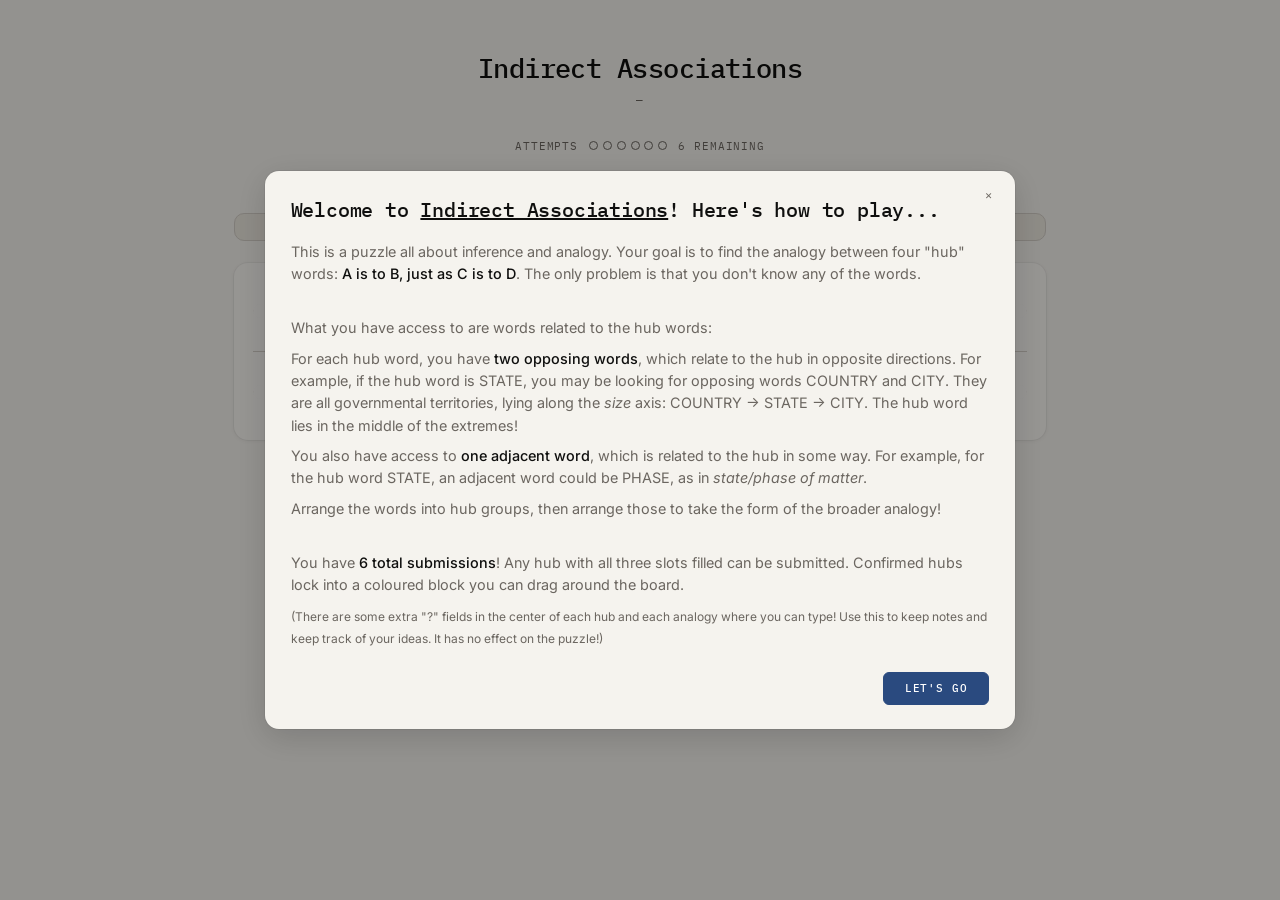
==== indirect-associations.html @ 073ddfa1 "Indirect Associations v1" ====
<!DOCTYPE html>
<html lang="en">
<head>
<meta charset="UTF-8" />
<meta name="viewport" content="width=device-width, initial-scale=1.0" />
<title>Indirect Association — Joshua Ange</title>
<link rel="preconnect" href="https://fonts.googleapis.com" />
<link rel="preconnect" href="https://fonts.gstatic.com" crossorigin />
<link href="https://fonts.googleapis.com/css2?family=Inter:wght@400;500;600&family=IBM+Plex+Mono:wght@400;500&family=Patrick+Hand&display=swap" rel="stylesheet">
<style>
/* ── FONTS ── */

:root {
  /* Site palette — matches joshuaange.github.io */
  --ink: #0f0f0e;
  --paper: #f5f3ee;      /* warm beige — page background */
  --warm: #ede9e0;       /* slightly deeper beige — word bank */
  --surface: #faf8f4;    /* cream — board card */
  --accent: #2a4a7f;     /* site blue */
  --muted: #6b6660;
  --rule: #d4cfc8;
  --mono: 'IBM Plex Mono', monospace;
  --sans: 'Inter', system-ui, sans-serif;

  /* Hub colours — saturated so white words read cleanly */
  --hub-1: #4e9a5e;   /* sage green */
  --hub-2: #3b6dbf;   /* steel blue */
  --hub-3: #b56d1e;   /* amber */
  --hub-4: #8050a0;   /* mauve */

  /* Tile */
  --tile-bg: #2a2826;
  --tile-text: #f5f3ee;
  --tile-empty-bg: #e8e4db;    /* warm — sits nicely on cream card */
  --tile-empty-border: #ccc8c0;
  --tile-hover-bg: #ddd6c8;    /* warm hover, not blue */
  --tile-hover-border: #a09888;

  --hand: 'Patrick Hand', cursive; /* handwriting font for notes — upright, legible */
  --slot-w: 112px;
  --slot-h: 40px;
  --conn-h: 28px;
}

*, *::before, *::after { box-sizing: border-box; margin: 0; padding: 0; }
html { height: 100%; }
body {
  background: var(--paper);
  color: var(--ink);
  font-family: var(--sans);
  font-size: 16px;
  line-height: 1.5;
  -webkit-font-smoothing: antialiased;
  min-height: 100%;
}

/* PAGE */
.page-wrap {
  max-width: 860px;
  margin: 0 auto;
  padding: 3rem 1.5rem 4rem;
  display: flex;
  flex-direction: column;
  align-items: center;
}
/* Make direct children full-width except the header */
.page-wrap > * { width: 100%; }

/* HEADER */
.page-header {
  margin-bottom: 1.8rem;
  text-align: center;
}
.page-header h1 {
  font-family: var(--mono);
  font-size: clamp(1.3rem, 3vw, 1.7rem);
  font-weight: 500;
  letter-spacing: -.02em;
  color: var(--ink);
  margin-bottom: .2rem;
}
.page-header .subtitle {
  font-family: var(--mono);
  font-size: .7rem;
  letter-spacing: .12em;
  text-transform: uppercase;
  color: var(--muted);
}

/* ATTEMPTS */
.attempts-bar {
  display: flex; align-items: center; justify-content: center; gap: .7rem;
  margin-bottom: 1.2rem;
  font-family: var(--mono); font-size: .68rem; letter-spacing: .08em;
  text-transform: uppercase; color: var(--muted);
}
.attempt-pips { display: flex; gap: .3rem; }
.pip {
  width: 9px; height: 9px; border-radius: 50%;
  border: 1.5px solid var(--muted); background: transparent;
  transition: background .25s;
}
.pip.used { background: var(--ink); border-color: var(--ink); }

/* FEEDBACK */
.feedback {
  font-family: var(--mono); font-size: .72rem; letter-spacing: .04em;
  color: var(--muted); min-height: 1.3rem; margin-bottom: 1.2rem;
}
.feedback.correct  { color: #2d7a3a; }
.feedback.incorrect { color: #b03030; }

/* WORD BANK */
.word-bank-section { margin-bottom: 1.4rem; }
.word-bank {
  display: flex; flex-wrap: wrap; justify-content: center; gap: .5rem;
  padding: .8rem;
  border-radius: 10px; background: var(--warm);
  border: 1px solid var(--rule);
}
.word-token {
  font-family: var(--mono); font-size: .72rem; font-weight: 500;
  letter-spacing: .04em; text-transform: uppercase;
  padding: .45rem .9rem; border-radius: 6px;
  background: var(--tile-bg); color: var(--tile-text);
  border: none; cursor: grab; user-select: none;
  transition: background .12s, transform .1s;
  box-shadow: 0 1px 3px rgba(0,0,0,.2);
}
.word-token:hover { background: #3f3f46; transform: translateY(-1px); }
.word-token:active { transform: translateY(0); }
.word-token.is-dragging { opacity: .35; }
.word-token.placed { display: none; }

/* BOARD */
.board-section { margin-bottom: 1.8rem; }
.board-card {
  background: var(--surface);
  border-radius: 14px;
  padding: 1.6rem 1.2rem;
  box-shadow: 0 1px 4px rgba(0,0,0,.06), 0 0 0 1px rgba(0,0,0,.04);
}
.board { display: flex; flex-direction: column; gap: 0; }

/* "…just as…" divider */
.just-as-divider {
  display: flex; align-items: center; gap: .7rem;
  padding: .6rem 0;
  font-family: var(--mono); font-style: normal; font-size: .68rem;
  letter-spacing: .12em; text-transform: uppercase; color: #aaa;
}
.just-as-divider::before,
.just-as-divider::after { content: ''; flex: 1; height: 1px; background: var(--rule); }

/* ANALOGY LINE — the horizontal bar is drawn as a single full-width
   pseudo-element on the line itself, so hub-block padding never breaks it */
.analogy-line {
  display: flex; align-items: center;
  padding: .35rem 0;
  border-radius: 8px;
  transition: background .35s;
  position: relative; /* needed for ::before positioning */
}
/* The single continuous horizontal line */
.analogy-line::before {
  content: ''; pointer-events: none;
  position: absolute; left: 0; right: 0;
  top: 50%; transform: translateY(-50%);
  height: 2px; background: var(--rule);
  transition: background .35s;
  z-index: 0;
}
.analogy-line.line-solved { background: rgba(42,74,127,.05); }
.analogy-line.line-solved::before { background: var(--accent); }
/* v-seg still darkens for the vertical connectors inside hubs */
.analogy-line.line-solved .v-seg { background: var(--accent); }

/* Hub-connector: flex column with "is to" above the line, note below */
.hub-connector {
  flex: 1; min-width: 60px;
  display: flex; flex-direction: column; align-items: center; justify-content: center;
  position: relative; z-index: 1;
  gap: 3px;
}
/* "is to" label */
.is-to-label {
  font-family: var(--mono); font-size: .62rem;
  letter-spacing: .1em; text-transform: uppercase; color: #aaa;
  white-space: nowrap; padding: 0 .5rem; line-height: 1;
  background: var(--surface);
  position: relative; z-index: 2;
  transition: background .35s, color .35s;
}
.analogy-line.line-solved .is-to-label {
  background: transparent;
  color: var(--accent);
}
/* connector note — handwritten, below the line */
.connector-note {
  font-family: var(--hand); font-size: .95rem;
  text-align: center;
  border: none; outline: none; background: var(--surface);
  color: #999; width: 100%;
  padding: 0 .5rem; line-height: 1;
  position: relative; z-index: 2;
  transition: background .35s, color .35s;
}
.connector-note::placeholder { color: #ccc; }
.connector-note:focus { color: #555; }
.analogy-line.line-solved .connector-note {
  background: transparent;
  color: rgba(42,74,127,.5);
}
.analogy-line.line-solved .connector-note::placeholder { color: rgba(42,74,127,.3); }
.analogy-line.line-solved .connector-note:focus { color: var(--accent); }

/* Hub block sits above the line (z-index:1) and uses the card background
   so it naturally masks the ::before line behind it — no visible gap */
.hub-block {
  display: flex; flex-direction: row; align-items: center;
  padding: .3rem;
  border: 2px solid transparent; border-radius: 10px;
  transition: background .2s, border-color .2s;
  user-select: none;
  position: relative; z-index: 1;
  background: var(--surface); /* masks the line behind the block */
}
.hub-block.drag-over-block { border-color: var(--accent); }

/* h-conn is now just a visual spacer — the ::before line handles the actual bar */
.h-conn { width: 14px; height: 2px; flex-shrink: 0; background: transparent; }
.vert-col { display: flex; flex-direction: column; align-items: center; flex-shrink: 0; position: relative; z-index: 1; }
.v-seg { width: 2px; height: var(--conn-h); background: var(--rule); transition: background .35s; }

/* Hub note input — Caveat handwriting font, clearly distinct from puzzle content */
.hub-note {
  width: 60px; height: 22px;
  font-family: var(--hand); font-size: 1rem; font-weight: 400;
  text-align: center;
  border: none; border-bottom: 1px dashed #ccc; background: transparent;
  color: #999; outline: none; flex-shrink: 0; cursor: text;
  position: relative; z-index: 1;
}
.hub-note::placeholder { color: #ccc; }
.hub-note:focus { border-bottom-color: #888; color: #555; }
.hub-block[class*="confirmed-"] .hub-note {
  border-bottom-color: rgba(255,255,255,.3); color: rgba(255,255,255,.65);
}
.hub-block[class*="confirmed-"] .hub-note:focus {
  border-bottom-color: rgba(255,255,255,.7); color: #fff;
}
.hub-block[class*="confirmed-"] .hub-note::placeholder { color: rgba(255,255,255,.3); }

/* WORD SLOT */
.word-slot {
  width: var(--slot-w); height: var(--slot-h);
  border-radius: 6px;
  background: var(--tile-empty-bg);
  border: 2px dashed var(--tile-empty-border);
  display: flex; align-items: center; justify-content: center;
  cursor: pointer; flex-shrink: 0;
  transition: border-color .12s, background .12s, box-shadow .12s;
  overflow: hidden;
}
.word-slot:hover {
  border-color: var(--tile-hover-border);
  background: var(--tile-hover-bg);
  box-shadow: 0 0 0 3px rgba(160,152,136,.18);
}
.word-slot.drag-over {
  border-color: var(--accent);
  background: #dce6f0;
  box-shadow: 0 0 0 3px rgba(42,74,127,.15);
  border-style: solid;
}
.slot-label {
  font-family: var(--mono); font-size: .58rem; letter-spacing: .08em;
  text-transform: uppercase; color: #bbb; pointer-events: none;
}

/* Placed word fills slot exactly */
.placed-word {
  font-family: var(--mono); font-size: .7rem; font-weight: 500;
  letter-spacing: .04em; text-transform: uppercase;
  color: var(--tile-text); background: var(--tile-bg);
  border-radius: 4px;
  cursor: grab; user-select: none;
  /* fill the slot fully */
  width: 100%; height: 100%;
  display: flex; align-items: center; justify-content: center;
  transition: background .1s;
}
.placed-word:hover { background: #3f3f46; }

/* Locked placed word (inside confirmed hub) */
.placed-word-locked {
  font-family: var(--mono); font-size: .7rem; font-weight: 500;
  letter-spacing: .04em; text-transform: uppercase;
  color: rgba(255,255,255,.92); background: rgba(0,0,0,.18);
  border-radius: 4px;
  width: 100%; height: 100%;
  display: flex; align-items: center; justify-content: center;
  cursor: default; user-select: none; pointer-events: none;
}

/* CONFIRMED BLOCK COLOURS — explicit backgrounds mask the analogy-line::before rule */
.hub-block.confirmed-1 { background: var(--hub-1); border-color: var(--hub-1); }
.hub-block.confirmed-2 { background: var(--hub-2); border-color: var(--hub-2); }
.hub-block.confirmed-3 { background: var(--hub-3); border-color: var(--hub-3); }
.hub-block.confirmed-4 { background: var(--hub-4); border-color: var(--hub-4); }
.hub-block[class*="confirmed-"] .word-slot { background: transparent; border: none; }
.hub-block[class*="confirmed-"] .h-conn { background: transparent; }
.hub-block[class*="confirmed-"] .v-seg  { background: rgba(255,255,255,.35); }
.hub-block.locked { cursor: grab; }
.hub-block.locked:active { cursor: grabbing; }
.hub-block.line-locked { cursor: default; }

/* CONTROLS */
.controls {
  display: flex; gap: .8rem; align-items: center; justify-content: center;
  margin-bottom: 2rem; flex-wrap: wrap;
}
.btn {
  font-family: var(--mono); font-size: .68rem; font-weight: 500;
  letter-spacing: .08em; text-transform: uppercase;
  padding: .55rem 1.3rem; border-radius: 6px;
  border: 1.5px solid var(--accent); color: var(--accent);
  background: transparent; cursor: pointer;
  transition: background .15s, color .15s;
}
.btn:hover { background: var(--accent); color: #fff; }
.btn:disabled { border-color: var(--rule); color: var(--muted); cursor: not-allowed; }
.btn:disabled:hover { background: transparent; color: var(--muted); }
.btn-filled { background: var(--accent); color: #fff; }
.btn-filled:hover { background: #2d4aa0; }

/* MODALS */
.modal-backdrop {
  position: fixed; inset: 0; z-index: 200;
  background: rgba(0,0,0,.4);
  display: flex; align-items: center; justify-content: center;
  padding: 1rem;
  opacity: 0; animation: modalIn .22s ease forwards;
}
@keyframes modalIn { to { opacity: 1; } }
.modal-backdrop.closing { animation: modalOut .18s ease forwards; pointer-events: none; }
@keyframes modalOut { to { opacity: 0; } }

.modal {
  background: var(--paper); border-radius: 14px;
  box-shadow: 0 8px 32px rgba(0,0,0,.15), 0 0 0 1px rgba(0,0,0,.06);
  max-width: 750px;
  width: min(750px, 95vw);
  padding: 1.5rem 1.6rem;
  position: relative;
  transform: translateY(14px); animation: modalSlide .22s ease forwards;
}
@keyframes modalSlide { to { transform: translateY(0); } }

.modal h2 {
  font-family: var(--mono); font-size: 1.25rem; font-weight: 500;
  letter-spacing: -.01em; margin-bottom: 1rem; color: var(--ink);
}
.modal p { font-size: .9rem; color: var(--muted); margin-bottom: .5rem; line-height: 1.55; }
.modal p strong { color: var(--ink); font-weight: 500; }

.modal-close {
  position: absolute; top: .9rem; right: 1rem;
  font-family: var(--mono); font-size: .7rem; letter-spacing: .06em;
  color: var(--muted); background: none; border: none; cursor: pointer;
  padding: .2rem .4rem; transition: color .12s;
}
.modal-close:hover { color: var(--ink); }
.modal-footer { margin-top: 1.4rem; display: flex; justify-content: flex-end; }

/* COMPLETION MODAL */
.modal-completion h2 { font-size: 1.4rem; }
.modal-completion > .modal { max-width: 750px; overflow-y: auto; max-height: 90vh; }

/* Attempts graphic */
.attempts-graphic {
  margin: 1.1rem 0 .8rem;
  display: flex; flex-direction: column; gap: .45rem;
  align-items: center; /* centre the rows */
}
.attempt-row {
  display: flex; align-items: center; gap: 0;
}
.attempt-chip {
  width: 26px; height: 26px; border-radius: 4px; flex-shrink: 0;
  background: var(--tile-empty-bg); border: 1.5px solid var(--rule);
}
.attempt-dash {
  width: 12px; height: 2px; background: var(--rule); flex-shrink: 0;
}
.attempt-group-gap { width: 14px; flex-shrink: 0; }
.attempt-row-label {
  font-family: var(--mono); font-size: .6rem; letter-spacing: .06em;
  color: var(--muted); margin-left: .6rem; white-space: nowrap;
}

/* Hub reveals in completion modal — 2×2 grid */
.reveal-grid { margin-top: 1rem; display: grid; grid-template-columns: repeat(auto-fit, minmax(260px, 1fr)); gap: .5rem; }
.reveal-item {
  display: flex; align-items: flex-start; gap: .6rem;
  padding: .55rem .7rem; border-radius: 8px; background: var(--warm);
  border: 1px solid var(--rule);
}
.reveal-swatch {
  width: 10px; height: 10px; border-radius: 50%; flex-shrink: 0; margin-top: .25rem;
}
.reveal-hub-word {
  font-family: var(--mono); font-size: .78rem; font-weight: 500;
  letter-spacing: .03em; text-transform: uppercase; color: var(--ink);
  margin-bottom: .15rem;
}
.reveal-hub-words {
  font-family: var(--mono); font-size: .65rem; letter-spacing: .04em;
  text-transform: uppercase; color: var(--muted);
  margin-bottom: .15rem;
}
.reveal-hub-desc {
  font-size: .8rem;
  color: var(--muted);
  line-height: 1.45;
}

.reveal-hub-desc ul {
  margin: .25rem 0 0;
  padding-left: 1.2rem;
}

.reveal-hub-desc li {
  margin: .25rem 0;
  line-height: 1.45;
}
.analogy-note {
  font-family: var(--sans); font-size: .68rem; letter-spacing: .04em;
  color: var(--muted); margin-top: 1rem;
  padding: .6rem .8rem; border-radius: 6px; background: var(--warm);
  border: 1px solid var(--rule);
}

/* ANIMATIONS */
@keyframes fadeUp { from { opacity:0; transform:translateY(10px); } to { opacity:1; transform:translateY(0); } }
.fade-in { opacity: 0; animation: fadeUp .5s ease forwards; }
@keyframes shake { 0%,100%{transform:translateX(0)} 20%{transform:translateX(-5px)} 40%{transform:translateX(5px)} 60%{transform:translateX(-3px)} 80%{transform:translateX(3px)} }
.shake { animation: shake .38s ease; }
@keyframes pop { 0%{transform:scale(1)} 50%{transform:scale(1.025)} 100%{transform:scale(1)} }
.pop { animation: pop .28s ease; }
</style>
</head>
<body>

<div class="page-wrap">
  <div class="page-header fade-in">
    <h1>Indirect Associations</h1>
    <p class="subtitle" id="puzzleDateLabel">—</p>
  </div>

  <div class="attempts-bar fade-in" style="animation-delay:.15s">
    <span>Attempts</span>
    <div class="attempt-pips">
      <div class="pip" id="pip0"></div><div class="pip" id="pip1"></div>
      <div class="pip" id="pip2"></div><div class="pip" id="pip3"></div>
      <div class="pip" id="pip4"></div><div class="pip" id="pip5"></div>
    </div>
    <span id="attemptsLeft">6 remaining</span>
  </div>

  <div class="feedback" id="feedback"></div>

  <div class="word-bank-section fade-in" style="animation-delay:.2s">
    <div class="word-bank" id="wordBank"></div>
  </div>

  <div class="board-section fade-in" style="animation-delay:.25s">
    <div class="board-card">
    <div class="board" id="board">
      <div class="analogy-line" id="line0">
        <div class="hub-block" id="hubBlock0" data-pos="0"></div>
        <div class="hub-connector" id="connector0">
          <span class="is-to-label">is to</span>
          <input class="connector-note" id="connNote0" type="text" placeholder="?" maxlength="80" />
        </div>
        <div class="hub-block" id="hubBlock1" data-pos="1"></div>
      </div>
      <div class="just-as-divider">…just as…</div>
      <div class="analogy-line" id="line1">
        <div class="hub-block" id="hubBlock2" data-pos="2"></div>
        <div class="hub-connector" id="connector1">
          <span class="is-to-label">is to</span>
          <input class="connector-note" id="connNote1" type="text" placeholder="?" maxlength="80" />
        </div>
        <div class="hub-block" id="hubBlock3" data-pos="3"></div>
      </div>
    </div><!-- /board -->
    </div><!-- /board-card -->
  </div>

  <div class="controls fade-in" style="animation-delay:.3s">
    <button class="btn btn-filled" id="submitBtn">Submit</button>
    <button class="btn" id="clearBtn">Clear board</button>
  </div>

  </div><!-- /page-wrap -->

<!-- INSTRUCTIONS MODAL (shown on first load) -->
<div class="modal-backdrop" id="instructionsModal">
  <div class="modal">
    <button class="modal-close" id="instructionsClose">✕</button>
    <h2>Welcome to <u>Indirect Associations</u>! Here's how to play...</h2>
    <p>This is a puzzle all about inference and analogy. Your goal is to find the analogy between four "hub" words: <strong>A is to B, just as C is to D</strong>. The only problem is that you don't know any of the words.</p>
    <br>
    <p>What you have access to are words related to the hub words:</p>
    <p>For each hub word, you have <strong>two opposing words</strong>, which relate to the hub in opposite directions. For example, if the hub word is STATE, you may be looking for opposing words COUNTRY and CITY. They are all governmental territories, lying along the <i>size</i> axis: COUNTRY → STATE → CITY. The hub word lies in the middle of the extremes!</p>
    <p>You also have access to <strong>one adjacent word</strong>, which is related to the hub in some way. For example, for the hub word STATE, an adjacent word could be PHASE, as in <i>state/phase of matter</i>.</p>
    <p>Arrange the words into hub groups, then arrange those to take the form of the broader analogy!</p>
    <br>
    <p>You have <strong>6 total submissions</strong>! Any hub with all three slots filled can be submitted. Confirmed hubs lock into a coloured block you can drag around the board.</p>
    <p><small>(There are some extra "?" fields in the center of each hub and each analogy where you can type! Use this to keep notes and keep track of your ideas. It has no effect on the puzzle!)</small></p>
    <div class="modal-footer">
      <button class="btn btn-filled" id="instructionsStart">Let's go</button>
    </div>
  </div>
</div>

<!-- COMPLETION MODAL (shown on win or loss) -->
<div class="modal-backdrop" id="completionModal" style="display:none">
  <div class="modal modal-completion">
    <h2 id="completionTitle"></h2>
    <p id="completionMsg"></p>
    <div class="attempts-graphic" id="attemptsGraphic"></div>
    <div class="reveal-grid" id="revealGrid"></div>
    <p class="analogy-note" id="analogyNote" style="display:none"></p>
    <div class="modal-footer">
      <button class="btn btn-filled" id="completionClose">Close</button>
    </div>
  </div>
</div>

<script>
// ═══════════════════════════════════════════════════════════════
// PUZZLE REGISTRY
// Key = "YYYY-MM-DD". Add new puzzles here.
// Each puzzle:
//   hubs: 4 entries — id, hubWord, difficulty (1-4), opp1, opp2, adj, description
//   pairs: two [id,id] arrays — which hubs share an analogy line
//   analogyMode: "symmetric" | "directional"
//   analogyDescription: shown on win
// ═══════════════════════════════════════════════════════════════
const PUZZLES = {
  "2026-07-02": {
    hubs: [
      { id:"A", hubWord:"PAPER",  difficulty:4, opp1:"PAPYRUS",  opp2:"SCREEN",     adj:"TREE",
      description: [
        "PAPYRUS → PAPER → SCREEN: Methods of transmitting writing, ordered chronologically.",
        "PAPER is made from TREES.",
      ]},
      { id:"B", hubWord:"BOOK",   difficulty:2, opp1:"POEM",     opp2:"SAGA",       adj:"FILM",
      description: [
        "POEM → BOOK → SAGA: Forms of the written word, ordered from shortest to longest.",
        "BOOK and FILM are both forms of entertainment.",
      ]},
      { id:"C", hubWord:"CELL",   difficulty:1, opp1:"ORGANELLE", opp2:"ORGANISM", adj:"WARDEN",
      description: [
        "ORGANELLE → CELL → ORGANISM: Biological units used to construct the subsequent unit.",
        "A WARDEN guards a CELL (as in prison).",
      ]},
      { id:"D", hubWord:"ANIMAL", difficulty:3, opp1:"PET",      opp2:"BEAST",        adj:"ZOO",
      description: [
        "PET → ANIMAL → BEAST: Ways of referring to animals, from least to most endearing.",
        "An ANIMAL can be seen in the ZOO.",
      ]}
    ],
    pairs: [["A","B"], ["C","D"]],
    analogyMode: "directional",
    analogyDescription: "PAPER is used in the construction of a BOOK, just as a CELL is used in the construction of an ANIMAL."
  }
};

// ═══════════════════════════════════════════════════════════════
// DATE & PUZZLE SELECTION
// ═══════════════════════════════════════════════════════════════
function todayStr() {
  const d = new Date();
  const y = d.getFullYear();
  const m = String(d.getMonth()+1).padStart(2,'0');
  const day = String(d.getDate()).padStart(2,'0');
  return `${y}-${m}-${day}`;
}

function getDateParam() {
  const params = new URLSearchParams(window.location.search);
  return params.get('d') || todayStr();
}

function formatDateDisplay(str) {
  // "2026-07-02" → "July 2, 2026"
  const [y,m,d] = str.split('-').map(Number);
  const months = ['January','February','March','April','May','June','July','August','September','October','November','December'];
  return `${months[m-1]} ${d}, ${y}`;
}

// Set nav game link to today (no nav in standalone mode, but keep for potential future use)

const puzzleDateStr = getDateParam();
const PUZZLE = PUZZLES[puzzleDateStr];

if (!PUZZLE) {
  // No puzzle for this date — show a friendly message and stop
  document.querySelector('.page-title h1').textContent = 'No puzzle today';
  document.getElementById('puzzleDateLabel').textContent = formatDateDisplay(puzzleDateStr);
  document.querySelector('.instructions').innerHTML = '<p>There is no puzzle available for this date. Check back soon, or <a href="indirect-associations.html">try today\'s puzzle</a>.</p>';
  document.querySelector('.word-bank-section').style.display = 'none';
  document.querySelector('.board-section').style.display = 'none';
  document.querySelector('.controls').style.display = 'none';
  // Stop script execution
  throw new Error('No puzzle for date');
}

document.getElementById('puzzleDateLabel').textContent = formatDateDisplay(puzzleDateStr);

// ═══════════════════════════════════════════════════════════════
// GAME STATE
// ═══════════════════════════════════════════════════════════════
const MAX_ATTEMPTS = 6;
let attemptsUsed = 0;
let gameOver = false;

// slotContents[pos][role] = word | null  (pos 0-3, role opp1/opp2/adj)
const slotContents = {
  0:{opp1:null,opp2:null,adj:null},
  1:{opp1:null,opp2:null,adj:null},
  2:{opp1:null,opp2:null,adj:null},
  3:{opp1:null,opp2:null,adj:null}
};

// confirmedAt[pos] = difficulty (1-4) | null
const confirmedAt = {0:null,1:null,2:null,3:null};
// hubIdAt[pos] = puzzle hub id | null
const hubIdAt = {0:null,1:null,2:null,3:null};
// noteAt[pos] = string (user's note text at this hub node)
const noteAt = {0:'',1:'',2:'',3:''};
// connectorNoteAt[lineIdx] = string (user's note on the is-to connector)
const connectorNoteAt = {0:'',1:''};
// lineSolved[lineIndex] = true when that line's pair is confirmed correct
const lineSolved = {0:false, 1:false};
// In directional mode, records the direction (true=forward) of the first locked line
let lockedLineForward = null;

// attemptHistory: array of attempt records for the graphic
// Each record: { hubs: [{difficulty, correct}], linesSolvedAfter: [bool,bool] }
const attemptHistory = [];

// drag state — tracked as simple objects, no inline opacity hacks
let wordDrag  = null;  // {word, source:'bank'|'slot', pos?, role?}
let blockDrag = null;  // board position (int) of confirmed block being dragged

// ═══════════════════════════════════════════════════════════════
// MODAL HELPERS
// ═══════════════════════════════════════════════════════════════
function closeModal(id) {
  const el = document.getElementById(id);
  el.classList.add('closing');
  el.addEventListener('animationend', () => { el.style.display = 'none'; el.classList.remove('closing'); }, {once:true});
}

function openModal(id) {
  const el = document.getElementById(id);
  el.classList.remove('closing');
  el.style.display = 'flex';
  // Restart the fade-in animation by removing and re-adding the backdrop class
  el.classList.remove('modal-backdrop');
  void el.offsetWidth; // force reflow
  el.classList.add('modal-backdrop');
}

const isLeft = pos => pos === 0 || pos === 2;
const lineOf = pos => (pos === 0 || pos === 1) ? 0 : 1;

// ═══════════════════════════════════════════════════════════════
// RENDER
// ═══════════════════════════════════════════════════════════════
function renderBlock(pos) {
  const block  = document.getElementById(`hubBlock${pos}`);
  const conf   = confirmedAt[pos] !== null;
  const left   = isLeft(pos);

  // Rebuild class list
  const lineIdx = (pos === 0 || pos === 1) ? 0 : 1;
  const lineLocked = lineSolved[lineIdx] === true;
  block.className = 'hub-block' + (conf ? ` confirmed-${confirmedAt[pos]} locked` : '');
  if (conf && lineLocked) block.classList.add('line-locked');
  block.draggable = conf && !lineLocked;

  const adjSlot  = makeSlotHTML(pos, 'adj',  conf);
  const opp1Slot = makeSlotHTML(pos, 'opp1', conf);
  const opp2Slot = makeSlotHTML(pos, 'opp2', conf);

  // Hub centre: always a note input (styled differently when confirmed)
  const centre = `<input class="hub-note" type="text" placeholder="?" maxlength="40"
       data-pos="${pos}" value="${escHtml(noteAt[pos])}"
       title="Your note — doesn't affect the puzzle" />`;

  const vertCol = `<div class="vert-col">${opp1Slot}<div class="v-seg"></div>${centre}<div class="v-seg"></div>${opp2Slot}</div>`;
  const hConn   = `<div class="h-conn"></div>`;

  block.innerHTML = left
    ? adjSlot + hConn + vertCol + hConn
    : hConn + vertCol + hConn + adjSlot;

  // Attach note input listeners
  const inp = block.querySelector('.hub-note');
  if (inp) {
    inp.addEventListener('input', e => { noteAt[pos] = e.target.value; });
    inp.addEventListener('mousedown', e => e.stopPropagation());
    inp.addEventListener('dragstart', e => e.preventDefault());
  }
}

function makeSlotHTML(pos, role, locked) {
  const word   = slotContents[pos][role];
  const labels = {opp1:'↑', opp2:'↓', adj:'adj'};
  let inner;
  if (!word) {
    inner = `<span class="slot-label">${labels[role]}</span>`;
  } else if (locked) {
    // In a locked hub: not draggable, pointer-events:none
    inner = `<div class="placed-word-locked">${escHtml(word)}</div>`;
  } else {
    inner = `<div class="placed-word" data-pos="${pos}" data-role="${role}" data-word="${escHtml(word)}" draggable="true">${escHtml(word)}</div>`;
  }
  return `<div class="word-slot" data-pos="${pos}" data-role="${role}">${inner}</div>`;
}

function escHtml(s) {
  return String(s).replace(/&/g,'&amp;').replace(/</g,'&lt;').replace(/>/g,'&gt;').replace(/"/g,'&quot;');
}

function renderAllBlocks() {
  for (let p = 0; p < 4; p++) renderBlock(p);
}

// ═══════════════════════════════════════════════════════════════
// INIT
// ═══════════════════════════════════════════════════════════════
function init() {
  // Wire instruction modal
  const closeInstructions = () => closeModal('instructionsModal');
  document.getElementById('instructionsClose').addEventListener('click', closeInstructions);
  document.getElementById('instructionsStart').addEventListener('click', closeInstructions);
  // Close completion modal
  document.getElementById('completionClose').addEventListener('click', () => closeModal('completionModal'));

  buildWordBank();
  renderAllBlocks();
  setupDelegation();

  // Wire connector note inputs
  [0, 1].forEach(lineIdx => {
    const inp = document.getElementById(`connNote${lineIdx}`);
    if (!inp) return;
    inp.addEventListener('input', e => { connectorNoteAt[lineIdx] = e.target.value; });
    inp.addEventListener('mousedown', e => e.stopPropagation());
    inp.addEventListener('dragstart', e => e.preventDefault());
  });
  document.getElementById('submitBtn').addEventListener('click', onSubmit);
  document.getElementById('clearBtn').addEventListener('click', clearBoard);
}

function buildWordBank() {
  const words = PUZZLE.hubs.flatMap(h => [h.opp1, h.opp2, h.adj]);
  shuffle(words);
  const bank = document.getElementById('wordBank');
  words.forEach(w => {
    const el = document.createElement('div');
    el.className = 'word-token';
    el.textContent = w;
    el.draggable = true;
    el.dataset.word = w;
    bank.appendChild(el);
  });
}

// ═══════════════════════════════════════════════════════════════
// EVENT DELEGATION
// ═══════════════════════════════════════════════════════════════
function setupDelegation() {
  const board = document.getElementById('board');
  const bank  = document.getElementById('wordBank');

  // ── dragstart ──
  board.addEventListener('dragstart', e => {
    if (gameOver) { e.preventDefault(); return; }
    const pw    = e.target.closest('.placed-word');      // unlocked word
    const block = e.target.closest('.hub-block.locked'); // confirmed block

    if (pw) {
      wordDrag = { word: pw.dataset.word, source:'slot', pos: parseInt(pw.dataset.pos), role: pw.dataset.role };
      e.stopPropagation();
    } else if (block) {
      const pos = parseInt(block.dataset.pos);
      const lineIdx = (pos === 0 || pos === 1) ? 0 : 1;
      if (lineSolved[lineIdx] === true) return; // line is locked — no dragging
      blockDrag = pos;
    }
  });

  bank.addEventListener('dragstart', e => {
    if (gameOver) { e.preventDefault(); return; }
    const token = e.target.closest('.word-token:not(.placed)');
    if (!token) return;
    wordDrag = { word: token.dataset.word, source:'bank' };
    token.classList.add('is-dragging');
  });

  // ── dragend ──
  // Use CSS classes for visual feedback rather than inline opacity
  // so cleanup is simple and reliable
  board.addEventListener('dragend', () => {
    board.querySelectorAll('.drag-over,.drag-over-block').forEach(el =>
      el.classList.remove('drag-over','drag-over-block'));
    wordDrag  = null;
    blockDrag = null;
  });

  bank.addEventListener('dragend', e => {
    const token = e.target.closest('.word-token');
    if (token) token.classList.remove('is-dragging');
    wordDrag = null;
  });

  // ── dragover ──
  board.addEventListener('dragover', e => {
    e.preventDefault();
    if (wordDrag) {
      const slot = e.target.closest('.word-slot');
      if (slot) slot.classList.add('drag-over');
    } else if (blockDrag !== null) {
      const block = e.target.closest('.hub-block');
      const slot  = e.target.closest('.word-slot');
      if (block && !slot) block.classList.add('drag-over-block');
    }
  });

  board.addEventListener('dragleave', e => {
    e.target.closest('.word-slot')?.classList.remove('drag-over');
    e.target.closest('.hub-block')?.classList.remove('drag-over-block');
  });

  bank.addEventListener('dragover', e => e.preventDefault());

  // ── drop on board ──
  board.addEventListener('drop', e => {
    e.preventDefault();
    board.querySelectorAll('.drag-over,.drag-over-block').forEach(el =>
      el.classList.remove('drag-over','drag-over-block'));

    const slot  = e.target.closest('.word-slot');
    const block = e.target.closest('.hub-block');

    // Word → slot
    if (wordDrag && slot) {
      const destPos  = parseInt(slot.dataset.pos);
      const destRole = slot.dataset.role;
      if (confirmedAt[destPos] !== null) return; // locked

      const displaced = slotContents[destPos][destRole];
      slotContents[destPos][destRole] = wordDrag.word;

      if (wordDrag.source === 'slot') {
        slotContents[wordDrag.pos][wordDrag.role] = displaced || null;
        renderBlock(wordDrag.pos);
      } else {
        markBankPlaced(wordDrag.word, true);
        if (displaced) markBankPlaced(displaced, false);
      }
      renderBlock(destPos);
      wordDrag = null;
      return;
    }

    // Block → block
    if (blockDrag !== null && block && !slot) {
      const targetPos = parseInt(block.dataset.pos);
      const srcLineIdx    = (blockDrag  === 0 || blockDrag  === 1) ? 0 : 1;
      const targetLineIdx = (targetPos  === 0 || targetPos  === 1) ? 0 : 1;
      // Refuse if either the source or target line is already solved
      if (lineSolved[srcLineIdx] !== true && lineSolved[targetLineIdx] !== true) {
        if (targetPos !== blockDrag) swapBlocks(blockDrag, targetPos);
      }
      blockDrag = null;
      return;
    }
  });

  // ── drop on bank (return word) ──
  bank.addEventListener('drop', e => {
    e.preventDefault();
    if (!wordDrag || wordDrag.source !== 'slot') return;
    slotContents[wordDrag.pos][wordDrag.role] = null;
    renderBlock(wordDrag.pos);
    markBankPlaced(wordDrag.word, false);
    wordDrag = null;
  });

  // ── click slot → return to bank ──
  board.addEventListener('click', e => {
    if (gameOver) return;
    const slot = e.target.closest('.word-slot');
    if (!slot) return;
    const pos  = parseInt(slot.dataset.pos);
    const role = slot.dataset.role;
    if (confirmedAt[pos] !== null) return; // locked
    const word = slotContents[pos][role];
    if (!word) return;
    slotContents[pos][role] = null;
    renderBlock(pos);
    markBankPlaced(word, false);
  });
}

// ═══════════════════════════════════════════════════════════════
// BANK HELPERS
// ═══════════════════════════════════════════════════════════════
function markBankPlaced(word, placed) {
  const t = document.querySelector(`#wordBank [data-word="${word}"]`);
  if (t) t.classList.toggle('placed', placed);
}

// ═══════════════════════════════════════════════════════════════
// BLOCK SWAP — pure state swap + re-render (no DOM node moving)
// ═══════════════════════════════════════════════════════════════
function swapBlocks(posA, posB) {
  [confirmedAt[posA], confirmedAt[posB]] = [confirmedAt[posB], confirmedAt[posA]];
  [hubIdAt[posA],     hubIdAt[posB]]     = [hubIdAt[posB],     hubIdAt[posA]];
  [slotContents[posA],slotContents[posB]]= [slotContents[posB],slotContents[posA]];
  [noteAt[posA],      noteAt[posB]]      = [noteAt[posB],      noteAt[posA]];
  renderBlock(posA);
  renderBlock(posB);
}

// Snapshot of board state at last submission — used to detect no-change submits
let lastSubmittedSnapshot = null;

function boardSnapshot() {
  // Capture everything that could affect the outcome:
  // slot contents for unconfirmed positions + which hub is at each confirmed position
  return JSON.stringify({
    slots: [0,1,2,3].map(p => confirmedAt[p] !== null ? `locked:${hubIdAt[p]}` : slotContents[p]),
    lineSolved: {...lineSolved}
  });
}
//
// Directional logic:
//   The first correct line locks immediately and sets a direction reference.
//   "Forward" on a line means: left hub = pairs[n][0], right hub = pairs[n][1].
//   The second line is correct only if it runs in the SAME direction as the first.
//   Symmetric mode: direction never matters, lines lock independently.
// ═══════════════════════════════════════════════════════════════
function checkBothLines() {
  let anyNewlySolved = false;

  [0, 1].forEach(lineIdx => {
    if (lineSolved[lineIdx] === true) return; // already locked

    const posL = lineIdx === 0 ? 0 : 2;
    const posR = lineIdx === 0 ? 1 : 3;
    if (hubIdAt[posL] === null || hubIdAt[posR] === null) return;

    // Check pairing: do these two hubs form one of the correct pairs?
    const lineSet = new Set([hubIdAt[posL], hubIdAt[posR]]);
    const p0 = new Set(PUZZLE.pairs[0]);
    const p1 = new Set(PUZZLE.pairs[1]);
    if (!setsEqual(lineSet, p0) && !setsEqual(lineSet, p1)) return;

    // Which puzzle pair is this line matching?
    const correctPair = setsEqual(lineSet, p0) ? PUZZLE.pairs[0] : PUZZLE.pairs[1];
    // Is this line "forward" (left = correctPair[0]) or "reversed"?
    const thisForward = hubIdAt[posL] === correctPair[0];

    if (PUZZLE.analogyMode === 'directional') {
      // Find the other line index
      const otherIdx = lineIdx === 0 ? 1 : 0;

      if (lineSolved[otherIdx] === true) {
        // Other line is already locked — check our direction matches it
        if (thisForward !== lockedLineForward) return; // wrong direction, don't lock
      } else {
        // We're the first line to be confirmed — lock and record our direction
        lockedLineForward = thisForward;
      }
    }

    // Lock this line
    lineSolved[lineIdx] = true;
    anyNewlySolved = true;
    document.getElementById(`line${lineIdx}`).classList.add('line-solved');
    renderBlock(posL);
    renderBlock(posR);
  });

  if (lineSolved[0] === true && lineSolved[1] === true) {
    endGame(true);
    return;
  }

  if (anyNewlySolved) {
    showFeedback("One pair confirmed! Find the second.", 'correct');
  }
}

// ═══════════════════════════════════════════════════════════════
// SUBMISSION
// ═══════════════════════════════════════════════════════════════
function onSubmit() {
  if (gameOver) return;

  // Collect unconfirmed positions that are fully filled
  const toCheck = [];
  for (let p = 0; p < 4; p++) {
    if (confirmedAt[p] !== null) continue;
    const s = slotContents[p];
    if (s.opp1 && s.opp2 && s.adj) toCheck.push(p);
  }

  // If there's nothing new to verify hub-wise, we can still check
  // goal 2 if confirmed hubs are already in position on both lines
  const line0ready = hubIdAt[0] !== null && hubIdAt[1] !== null;
  const line1ready = hubIdAt[2] !== null && hubIdAt[3] !== null;
  const canCheckLines = (line0ready || line1ready) &&
    (lineSolved[0] !== true || lineSolved[1] !== true);

  if (!toCheck.length && !canCheckLines) {
    showFeedback("Fill at least one hub completely before submitting.", '');
    return;
  }

  // Don't spend an attempt if nothing has changed since the last submission
  const snap = boardSnapshot();
  if (snap === lastSubmittedSnapshot) {
    showFeedback("Nothing has changed since your last submission.", '');
    return;
  }

  attemptsUsed++;
  updatePips();

  const correct = [], wrong = [];
  toCheck.forEach(pos => {
    const s = slotContents[pos];
    const match = PUZZLE.hubs.find(h => {
      if (s.adj !== h.adj) return false;
      const placedOpps = new Set([s.opp1, s.opp2]);
      const hubOpps    = new Set([h.opp1, h.opp2]);
      return setsEqual(placedOpps, hubOpps);
    });
    if (match) correct.push({pos, hub:match});
    else       wrong.push(pos);
  });

  correct.forEach(({pos, hub}) => {
    confirmedAt[pos] = hub.difficulty;
    hubIdAt[pos]     = hub.id;
    renderBlock(pos);
    const block = document.getElementById(`hubBlock${pos}`);
    block.classList.add('pop');
    setTimeout(() => block.classList.remove('pop'), 400);
  });

  // Update snapshot AFTER locking newly confirmed hubs, so next submit
  // with the same board arrangement won't cost another attempt
  lastSubmittedSnapshot = boardSnapshot();

  // Record this attempt for the graphic
  // Snapshot: difficulty at each position (null = unconfirmed)
  attemptHistory.push([0,1,2,3].map(p => confirmedAt[p]));

  if (toCheck.length) {
    if (!wrong.length && correct.length) {
      showFeedback(`${correct.length} hub${correct.length>1?'s':''} confirmed.`, 'correct');
    } else if (correct.length) {
      showFeedback(`${correct.length} correct, ${wrong.length} incorrect.`, '');
      shakeBlocks(wrong);
    } else {
      showFeedback("No submitted hubs were correct.", 'incorrect');
      shakeBlocks(wrong);
    }
  }

  // Always check goal 2 after a submission
  const nowLine0ready = hubIdAt[0] !== null && hubIdAt[1] !== null;
  const nowLine1ready = hubIdAt[2] !== null && hubIdAt[3] !== null;
  if ((nowLine0ready || nowLine1ready) && !gameOver) checkBothLines();

  // Check loss condition
  if (!gameOver && attemptsUsed >= MAX_ATTEMPTS) endGame(false);
}

function setsEqual(a, b) {
  if (a.size !== b.size) return false;
  for (const v of a) if (!b.has(v)) return false;
  return true;
}

function shakeBlocks(positions) {
  positions.forEach(pos => {
    const b = document.getElementById(`hubBlock${pos}`);
    if (!b) return;
    b.classList.remove('shake'); void b.offsetWidth;
    b.classList.add('shake');
    setTimeout(() => b.classList.remove('shake'), 500);
  });
}

// ═══════════════════════════════════════════════════════════════
// CLEAR
// ═══════════════════════════════════════════════════════════════
function clearBoard() {
  if (gameOver) return;
  for (let p = 0; p < 4; p++) {
    if (confirmedAt[p] !== null) continue;
    ['opp1','opp2','adj'].forEach(role => {
      const w = slotContents[p][role];
      if (w) { slotContents[p][role] = null; markBankPlaced(w, false); }
    });
    renderBlock(p);
  }
  showFeedback('', '');
}

// ═══════════════════════════════════════════════════════════════
// UI
// ═══════════════════════════════════════════════════════════════
function updatePips() {
  for (let i=0;i<MAX_ATTEMPTS;i++)
    document.getElementById(`pip${i}`).classList.toggle('used', i<attemptsUsed);
  document.getElementById('attemptsLeft').textContent = (MAX_ATTEMPTS-attemptsUsed)+' remaining';
}

function showFeedback(msg, type) {
  const el = document.getElementById('feedback');
  el.textContent = msg; el.className = 'feedback '+type;
}

// ═══════════════════════════════════════════════════════════════
// END GAME
// ═══════════════════════════════════════════════════════════════
function endGame(won) {
  gameOver = true;
  document.getElementById('submitBtn').disabled = true;
  document.getElementById('clearBtn').disabled  = true;

  if (won) {
    showFeedback('Both goals complete.', 'correct');
  } else {
    showFeedback('No attempts remaining.', 'incorrect');
  }

  // Build completion modal content
  document.getElementById('completionTitle').textContent = won
    ? `Congratulations! ${getGrade()}`
    : 'Out of attempts.';
  document.getElementById('completionMsg').textContent = won
    ? `Completed in ${attemptsUsed} attempt${attemptsUsed!==1?'s':''} of 6.`
    : `Better luck next time.`;

  // Attempts graphic — each attempt shown as a mini board snapshot:
  //   [pos0]─[pos1]   [pos2]─[pos3]
  // Colours match hub difficulty; gray = not yet confirmed at that snapshot
  const hubBg = {
    1:'var(--hub-1)', 2:'var(--hub-2)', 3:'var(--hub-3)', 4:'var(--hub-4)'
  };
  const hubBd = {
    1:'var(--hub-1)', 2:'var(--hub-2)', 3:'var(--hub-3)', 4:'var(--hub-4)'
  };

  const graphic = document.getElementById('attemptsGraphic');
  graphic.innerHTML = '';

  attemptHistory.forEach((snap, i) => {
    // snap is [diff0, diff1, diff2, diff3] — difficulty or null per position
    const row = document.createElement('div');
    row.className = 'attempt-row';

    // Label
    const lbl = document.createElement('span');
    lbl.className = 'attempt-row-label';
    lbl.textContent = ``;
    row.appendChild(lbl);

    // Line 0: pos 0 ─ pos 1
    const chip0 = makeChip(snap[0], hubBg, hubBd);
    const dash0 = makeDash();
    const chip1 = makeChip(snap[1], hubBg, hubBd);

    // gap between the two line groups
    const gap = document.createElement('div');
    gap.className = 'attempt-group-gap';

    // Line 1: pos 2 ─ pos 3
    const chip2 = makeChip(snap[2], hubBg, hubBd);
    const dash1 = makeDash();
    const chip3 = makeChip(snap[3], hubBg, hubBd);

    row.appendChild(chip0);
    row.appendChild(dash0);
    row.appendChild(chip1);
    row.appendChild(gap);
    row.appendChild(chip2);
    row.appendChild(dash1);
    row.appendChild(chip3);

    graphic.appendChild(row);
  });

  // Hub reveals
  const colors = {1:'var(--hub-1)',2:'var(--hub-2)',3:'var(--hub-3)',4:'var(--hub-4)'};
  const grid = document.getElementById('revealGrid');
  grid.innerHTML = '';
  PUZZLE.hubs.forEach(hub => {
    const item = document.createElement('div');
    item.className = 'reveal-item';
    item.innerHTML = `
      <div class="reveal-swatch" style="background:${colors[hub.difficulty]}"></div>
      <div>
        <div class="reveal-hub-word">${hub.hubWord}</div>
        <div class="reveal-hub-desc">
          <ul>
            ${hub.description.map(point => `<li>${point}</li>`).join('')}
          </ul>
        </div>
      </div>`;
    grid.appendChild(item);
  });

  if (PUZZLE.analogyDescription) {
    const note = document.getElementById('analogyNote');
    note.textContent = PUZZLE.analogyDescription;
    note.style.display = '';
  }

  // Small delay so the board's pop animation finishes first
  setTimeout(() => openModal('completionModal'), won ? 600 : 200);
}

function makeChip(difficulty, hubBg, hubBd) {
  const chip = document.createElement('div');
  chip.className = 'attempt-chip';
  if (difficulty) {
    chip.style.background  = hubBg[difficulty];
    chip.style.borderColor = hubBd[difficulty];
  }
  return chip;
}

function makeDash() {
  const d = document.createElement('div');
  d.className = 'attempt-dash';
  return d;
}

function getGrade() {
  return ['','Perfect.','Excellent.','Great.','Good.','Solved.'][Math.min(attemptsUsed,5)] || 'Solved.';
}

// ═══════════════════════════════════════════════════════════════
// UTILITY
// ═══════════════════════════════════════════════════════════════
function shuffle(arr) {
  for (let i=arr.length-1;i>0;i--) {
    const j=Math.floor(Math.random()*(i+1));
    [arr[i],arr[j]]=[arr[j],arr[i]];
  }
}

init();
</script>
</body>
</html>
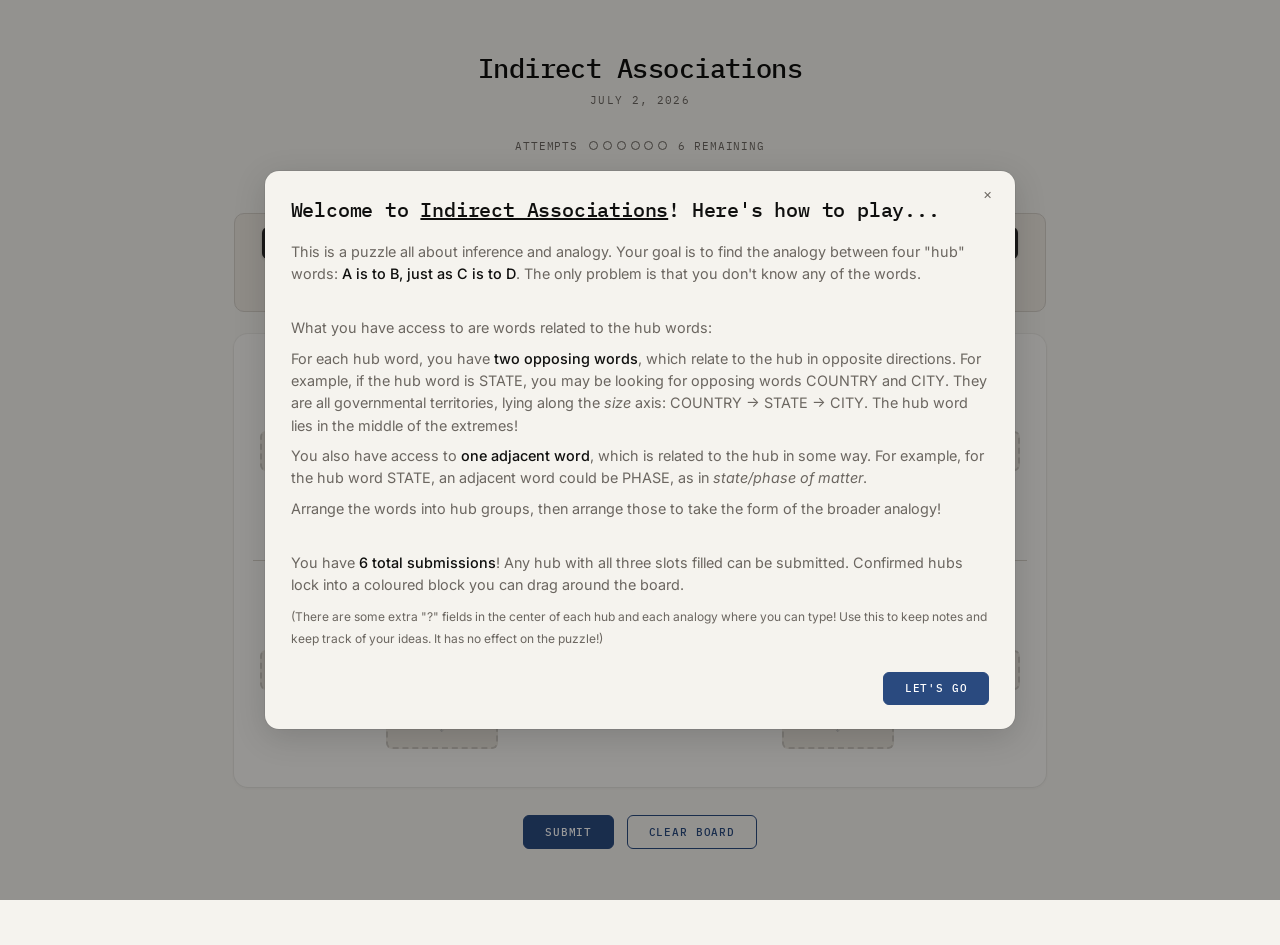
==== commit 8c3fa757: "By default go to most recent puzzle" ====
--- a/indirect-associations.html
+++ b/indirect-associations.html
@@ -604,7 +604,27 @@
 
 // Set nav game link to today (no nav in standalone mode, but keep for potential future use)
 
-const puzzleDateStr = getDateParam();
+function getMostRecentPuzzleDate() {
+  const dates = Object.keys(PUZZLES);
+
+  // sort YYYY-MM-DD lexicographically works correctly
+  dates.sort();
+
+  return dates[dates.length - 1];
+}
+
+function getPuzzleDate() {
+  const params = new URLSearchParams(window.location.search);
+  const requested = params.get('d');
+
+  if (requested && PUZZLES[requested]) {
+    return requested;
+  }
+
+  return getMostRecentPuzzleDate();
+}
+
+const puzzleDateStr = getPuzzleDate();
 const PUZZLE = PUZZLES[puzzleDateStr];
 
 if (!PUZZLE) {
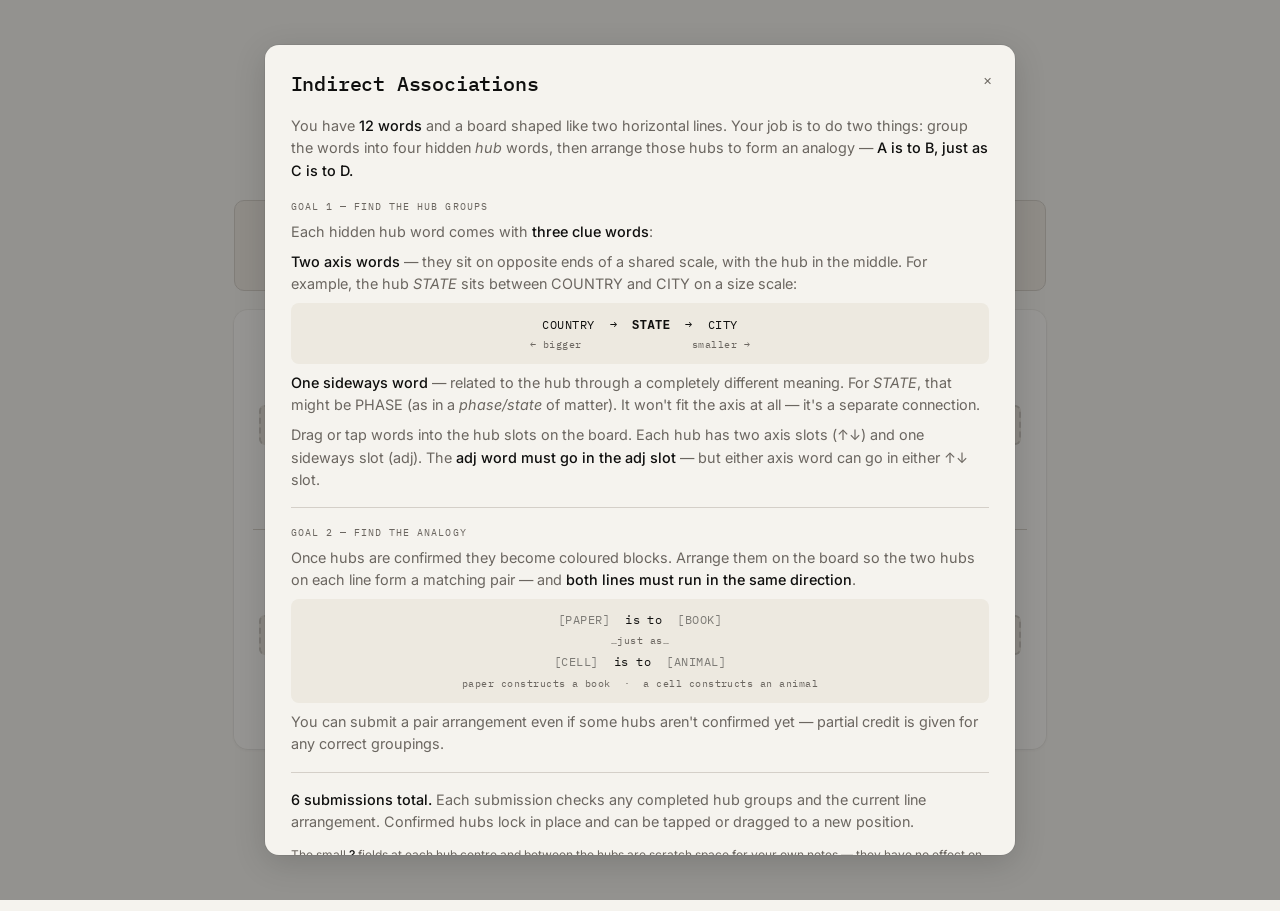
==== commit f68c4e9d: "Updates" ====
--- a/indirect-associations.html
+++ b/indirect-associations.html
@@ -3,43 +3,37 @@
 <head>
 <meta charset="UTF-8" />
 <meta name="viewport" content="width=device-width, initial-scale=1.0" />
-<title>Indirect Association — Joshua Ange</title>
+<title>Indirect Associations — Joshua Ange</title>
 <link rel="preconnect" href="https://fonts.googleapis.com" />
 <link rel="preconnect" href="https://fonts.gstatic.com" crossorigin />
 <link href="https://fonts.googleapis.com/css2?family=Inter:wght@400;500;600&family=IBM+Plex+Mono:wght@400;500&family=Patrick+Hand&display=swap" rel="stylesheet">
 <style>
-/* ── FONTS ── */
-
 :root {
-  /* Site palette — matches joshuaange.github.io */
   --ink: #0f0f0e;
-  --paper: #f5f3ee;      /* warm beige — page background */
-  --warm: #ede9e0;       /* slightly deeper beige — word bank */
-  --surface: #faf8f4;    /* cream — board card */
-  --accent: #2a4a7f;     /* site blue */
+  --paper: #f5f3ee;
+  --warm: #ede9e0;
+  --surface: #faf8f4;
+  --accent: #2a4a7f;
   --muted: #6b6660;
   --rule: #d4cfc8;
   --mono: 'IBM Plex Mono', monospace;
   --sans: 'Inter', system-ui, sans-serif;
-
-  /* Hub colours — saturated so white words read cleanly */
-  --hub-1: #4e9a5e;   /* sage green */
-  --hub-2: #3b6dbf;   /* steel blue */
-  --hub-3: #b56d1e;   /* amber */
-  --hub-4: #8050a0;   /* mauve */
-
-  /* Tile */
+  --hub-1: #4e9a5e;
+  --hub-2: #3b6dbf;
+  --hub-3: #b56d1e;
+  --hub-4: #8050a0;
   --tile-bg: #2a2826;
   --tile-text: #f5f3ee;
-  --tile-empty-bg: #e8e4db;    /* warm — sits nicely on cream card */
+  --tile-empty-bg: #e8e4db;
   --tile-empty-border: #ccc8c0;
-  --tile-hover-bg: #ddd6c8;    /* warm hover, not blue */
+  --tile-hover-bg: #ddd6c8;
   --tile-hover-border: #a09888;
-
-  --hand: 'Patrick Hand', cursive; /* handwriting font for notes — upright, legible */
-  --slot-w: 112px;
-  --slot-h: 40px;
-  --conn-h: 28px;
+  --hand: 'Patrick Hand', cursive;
+  /* Slot sizing: fluid, shrinks hard on tiny screens */
+  --slot-w: clamp(62px, 11vw, 112px);
+  --slot-h: clamp(30px, 4.5vw, 40px);
+  --conn-h: clamp(18px, 3vw, 28px);
+  --font-tile: clamp(.52rem, 1.6vw, .72rem);
 }
 
 *, *::before, *::after { box-sizing: border-box; margin: 0; padding: 0; }
@@ -52,28 +46,26 @@
   line-height: 1.5;
   -webkit-font-smoothing: antialiased;
   min-height: 100%;
-}
-
-/* PAGE */
+  -webkit-user-select: none;
+  user-select: none;
+  /* Allow normal page scroll — we only block it when actually dragging */
+  overscroll-behavior: contain;
+}
+
 .page-wrap {
   max-width: 860px;
   margin: 0 auto;
-  padding: 3rem 1.5rem 4rem;
+  padding: clamp(1.5rem, 5vw, 3rem) clamp(.8rem, 3vw, 1.5rem) 4rem;
   display: flex;
   flex-direction: column;
   align-items: center;
 }
-/* Make direct children full-width except the header */
 .page-wrap > * { width: 100%; }
 
-/* HEADER */
-.page-header {
-  margin-bottom: 1.8rem;
-  text-align: center;
-}
+.page-header { margin-bottom: 1.4rem; text-align: center; }
 .page-header h1 {
   font-family: var(--mono);
-  font-size: clamp(1.3rem, 3vw, 1.7rem);
+  font-size: clamp(1.1rem, 4vw, 1.7rem);
   font-weight: 500;
   letter-spacing: -.02em;
   color: var(--ink);
@@ -81,17 +73,16 @@
 }
 .page-header .subtitle {
   font-family: var(--mono);
-  font-size: .7rem;
+  font-size: clamp(.6rem, 2vw, .7rem);
   letter-spacing: .12em;
   text-transform: uppercase;
   color: var(--muted);
 }
 
-/* ATTEMPTS */
 .attempts-bar {
-  display: flex; align-items: center; justify-content: center; gap: .7rem;
-  margin-bottom: 1.2rem;
-  font-family: var(--mono); font-size: .68rem; letter-spacing: .08em;
+  display: flex; align-items: center; justify-content: center; gap: .6rem;
+  margin-bottom: 1rem;
+  font-family: var(--mono); font-size: clamp(.6rem, 2vw, .68rem); letter-spacing: .08em;
   text-transform: uppercase; color: var(--muted);
 }
 .attempt-pips { display: flex; gap: .3rem; }
@@ -102,66 +93,63 @@
 }
 .pip.used { background: var(--ink); border-color: var(--ink); }
 
-/* FEEDBACK */
 .feedback {
-  font-family: var(--mono); font-size: .72rem; letter-spacing: .04em;
-  color: var(--muted); min-height: 1.3rem; margin-bottom: 1.2rem;
+  font-family: var(--mono); font-size: clamp(.62rem, 2vw, .72rem); letter-spacing: .04em;
+  color: var(--muted); min-height: 1.3rem; margin-bottom: 1rem;
+  text-align: center;
 }
 .feedback.correct  { color: #2d7a3a; }
 .feedback.incorrect { color: #b03030; }
 
 /* WORD BANK */
-.word-bank-section { margin-bottom: 1.4rem; }
+.word-bank-section { margin-bottom: 1.2rem; }
 .word-bank {
-  display: flex; flex-wrap: wrap; justify-content: center; gap: .5rem;
-  padding: .8rem;
+  display: flex; flex-wrap: wrap; justify-content: center; gap: .4rem;
+  padding: .7rem;
   border-radius: 10px; background: var(--warm);
   border: 1px solid var(--rule);
 }
 .word-token {
-  font-family: var(--mono); font-size: .72rem; font-weight: 500;
+  font-family: var(--mono); font-size: var(--font-tile); font-weight: 500;
   letter-spacing: .04em; text-transform: uppercase;
-  padding: .45rem .9rem; border-radius: 6px;
+  padding: .4rem .7rem; border-radius: 6px;
   background: var(--tile-bg); color: var(--tile-text);
   border: none; cursor: grab; user-select: none;
   transition: background .12s, transform .1s;
   box-shadow: 0 1px 3px rgba(0,0,0,.2);
 }
 .word-token:hover { background: #3f3f46; transform: translateY(-1px); }
-.word-token:active { transform: translateY(0); }
 .word-token.is-dragging { opacity: .35; }
 .word-token.placed { display: none; }
 
 /* BOARD */
-.board-section { margin-bottom: 1.8rem; }
+.board-section { margin-bottom: 1.4rem; }
 .board-card {
   background: var(--surface);
   border-radius: 14px;
-  padding: 1.6rem 1.2rem;
+  padding: clamp(.6rem, 2.5vw, 1.6rem) clamp(.3rem, 1.5vw, 1.2rem);
   box-shadow: 0 1px 4px rgba(0,0,0,.06), 0 0 0 1px rgba(0,0,0,.04);
+  overflow-x: auto;
+  -webkit-overflow-scrolling: touch;
 }
 .board { display: flex; flex-direction: column; gap: 0; }
 
-/* "…just as…" divider */
 .just-as-divider {
-  display: flex; align-items: center; gap: .7rem;
-  padding: .6rem 0;
-  font-family: var(--mono); font-style: normal; font-size: .68rem;
+  display: flex; align-items: center; gap: .5rem;
+  padding: .5rem 0;
+  font-family: var(--mono); font-size: clamp(.58rem, 1.8vw, .68rem);
   letter-spacing: .12em; text-transform: uppercase; color: #aaa;
 }
 .just-as-divider::before,
 .just-as-divider::after { content: ''; flex: 1; height: 1px; background: var(--rule); }
 
-/* ANALOGY LINE — the horizontal bar is drawn as a single full-width
-   pseudo-element on the line itself, so hub-block padding never breaks it */
 .analogy-line {
   display: flex; align-items: center;
-  padding: .35rem 0;
+  padding: .3rem 0;
   border-radius: 8px;
   transition: background .35s;
-  position: relative; /* needed for ::before positioning */
-}
-/* The single continuous horizontal line */
+  position: relative;
+}
 .analogy-line::before {
   content: ''; pointer-events: none;
   position: absolute; left: 0; right: 0;
@@ -172,86 +160,75 @@
 }
 .analogy-line.line-solved { background: rgba(42,74,127,.05); }
 .analogy-line.line-solved::before { background: var(--accent); }
-/* v-seg still darkens for the vertical connectors inside hubs */
 .analogy-line.line-solved .v-seg { background: var(--accent); }
 
-/* Hub-connector: flex column with "is to" above the line, note below */
 .hub-connector {
-  flex: 1; min-width: 60px;
+  flex: 1; min-width: 40px;
   display: flex; flex-direction: column; align-items: center; justify-content: center;
   position: relative; z-index: 1;
-  gap: 3px;
-}
-/* "is to" label */
+  gap: 2px;
+}
 .is-to-label {
-  font-family: var(--mono); font-size: .62rem;
+  font-family: var(--mono); font-size: clamp(.5rem, 1.6vw, .62rem);
   letter-spacing: .1em; text-transform: uppercase; color: #aaa;
-  white-space: nowrap; padding: 0 .5rem; line-height: 1;
+  white-space: nowrap; padding: 0 .4rem; line-height: 1;
   background: var(--surface);
   position: relative; z-index: 2;
   transition: background .35s, color .35s;
 }
-.analogy-line.line-solved .is-to-label {
-  background: transparent;
-  color: var(--accent);
-}
-/* connector note — handwritten, below the line */
+.analogy-line.line-solved .is-to-label { background: transparent; color: var(--accent); }
+
 .connector-note {
-  font-family: var(--hand); font-size: .95rem;
+  font-family: var(--hand); font-size: clamp(.8rem, 2.5vw, .95rem);
   text-align: center;
   border: none; outline: none; background: var(--surface);
   color: #999; width: 100%;
-  padding: 0 .5rem; line-height: 1;
+  padding: 0 .3rem; line-height: 1;
   position: relative; z-index: 2;
   transition: background .35s, color .35s;
+  /* allow typing on mobile */
+  -webkit-user-select: text;
+  user-select: text;
+  touch-action: auto;
 }
 .connector-note::placeholder { color: #ccc; }
 .connector-note:focus { color: #555; }
-.analogy-line.line-solved .connector-note {
-  background: transparent;
-  color: rgba(42,74,127,.5);
-}
+.analogy-line.line-solved .connector-note { background: transparent; color: rgba(42,74,127,.5); }
 .analogy-line.line-solved .connector-note::placeholder { color: rgba(42,74,127,.3); }
 .analogy-line.line-solved .connector-note:focus { color: var(--accent); }
 
-/* Hub block sits above the line (z-index:1) and uses the card background
-   so it naturally masks the ::before line behind it — no visible gap */
 .hub-block {
   display: flex; flex-direction: row; align-items: center;
-  padding: .3rem;
+  padding: .25rem;
   border: 2px solid transparent; border-radius: 10px;
   transition: background .2s, border-color .2s;
   user-select: none;
   position: relative; z-index: 1;
-  background: var(--surface); /* masks the line behind the block */
+  background: var(--surface);
 }
 .hub-block.drag-over-block { border-color: var(--accent); }
 
-/* h-conn is now just a visual spacer — the ::before line handles the actual bar */
-.h-conn { width: 14px; height: 2px; flex-shrink: 0; background: transparent; }
+.h-conn { width: clamp(8px, 1.5vw, 14px); height: 2px; flex-shrink: 0; background: transparent; }
 .vert-col { display: flex; flex-direction: column; align-items: center; flex-shrink: 0; position: relative; z-index: 1; }
 .v-seg { width: 2px; height: var(--conn-h); background: var(--rule); transition: background .35s; }
 
-/* Hub note input — Caveat handwriting font, clearly distinct from puzzle content */
 .hub-note {
-  width: 60px; height: 22px;
-  font-family: var(--hand); font-size: 1rem; font-weight: 400;
+  width: clamp(36px, 7vw, 60px); height: 20px;
+  font-family: var(--hand); font-size: clamp(.8rem, 2.5vw, 1rem);
   text-align: center;
   border: none; border-bottom: 1px dashed #ccc; background: transparent;
   color: #999; outline: none; flex-shrink: 0; cursor: text;
   position: relative; z-index: 1;
+  -webkit-user-select: text;
+  user-select: text;
+  touch-action: auto;
 }
 .hub-note::placeholder { color: #ccc; }
 .hub-note:focus { border-bottom-color: #888; color: #555; }
-.hub-block[class*="confirmed-"] .hub-note {
-  border-bottom-color: rgba(255,255,255,.3); color: rgba(255,255,255,.65);
-}
-.hub-block[class*="confirmed-"] .hub-note:focus {
-  border-bottom-color: rgba(255,255,255,.7); color: #fff;
-}
+.hub-block[class*="confirmed-"] .hub-note { border-bottom-color: rgba(255,255,255,.3); color: rgba(255,255,255,.65); }
+.hub-block[class*="confirmed-"] .hub-note:focus { border-bottom-color: rgba(255,255,255,.7); color: #fff; }
 .hub-block[class*="confirmed-"] .hub-note::placeholder { color: rgba(255,255,255,.3); }
 
-/* WORD SLOT */
 .word-slot {
   width: var(--slot-w); height: var(--slot-h);
   border-radius: 6px;
@@ -262,39 +239,24 @@
   transition: border-color .12s, background .12s, box-shadow .12s;
   overflow: hidden;
 }
-.word-slot:hover {
-  border-color: var(--tile-hover-border);
-  background: var(--tile-hover-bg);
-  box-shadow: 0 0 0 3px rgba(160,152,136,.18);
-}
-.word-slot.drag-over {
-  border-color: var(--accent);
-  background: #dce6f0;
-  box-shadow: 0 0 0 3px rgba(42,74,127,.15);
-  border-style: solid;
-}
-.slot-label {
-  font-family: var(--mono); font-size: .58rem; letter-spacing: .08em;
-  text-transform: uppercase; color: #bbb; pointer-events: none;
-}
-
-/* Placed word fills slot exactly */
+.word-slot:hover { border-color: var(--tile-hover-border); background: var(--tile-hover-bg); box-shadow: 0 0 0 3px rgba(160,152,136,.18); }
+.word-slot.drag-over { border-color: var(--accent); background: #dce6f0; box-shadow: 0 0 0 3px rgba(42,74,127,.15); border-style: solid; }
+.slot-label { font-family: var(--mono); font-size: clamp(.5rem, 1.5vw, .58rem); letter-spacing: .08em; text-transform: uppercase; color: #bbb; pointer-events: none; }
+
 .placed-word {
-  font-family: var(--mono); font-size: .7rem; font-weight: 500;
+  font-family: var(--mono); font-size: var(--font-tile); font-weight: 500;
   letter-spacing: .04em; text-transform: uppercase;
   color: var(--tile-text); background: var(--tile-bg);
   border-radius: 4px;
   cursor: grab; user-select: none;
-  /* fill the slot fully */
   width: 100%; height: 100%;
   display: flex; align-items: center; justify-content: center;
   transition: background .1s;
 }
 .placed-word:hover { background: #3f3f46; }
 
-/* Locked placed word (inside confirmed hub) */
 .placed-word-locked {
-  font-family: var(--mono); font-size: .7rem; font-weight: 500;
+  font-family: var(--mono); font-size: var(--font-tile); font-weight: 500;
   letter-spacing: .04em; text-transform: uppercase;
   color: rgba(255,255,255,.92); background: rgba(0,0,0,.18);
   border-radius: 4px;
@@ -303,7 +265,6 @@
   cursor: default; user-select: none; pointer-events: none;
 }
 
-/* CONFIRMED BLOCK COLOURS — explicit backgrounds mask the analogy-line::before rule */
 .hub-block.confirmed-1 { background: var(--hub-1); border-color: var(--hub-1); }
 .hub-block.confirmed-2 { background: var(--hub-2); border-color: var(--hub-2); }
 .hub-block.confirmed-3 { background: var(--hub-3); border-color: var(--hub-3); }
@@ -315,18 +276,63 @@
 .hub-block.locked:active { cursor: grabbing; }
 .hub-block.line-locked { cursor: default; }
 
-/* CONTROLS */
+/* Selected hub block */
+.hub-block.hub-selected {
+  outline: 3px solid var(--accent);
+  outline-offset: 2px;
+}
+
+/* Share button in completion modal */
+.share-feedback {
+  font-family: var(--mono); font-size: .65rem; letter-spacing: .06em;
+  color: #2d7a3a; opacity: 0; transition: opacity .3s;
+}
+.share-feedback.visible { opacity: 1; }
+.word-token.selected {
+  background: var(--accent);
+  color: #fff;
+  box-shadow: 0 0 0 3px rgba(42,74,127,.35);
+  transform: translateY(-2px);
+}
+.placed-word.selected {
+  background: var(--accent);
+  color: #fff;
+}
+/* Slots pulse when a word is selected, to signal they're droppable */
+.tap-ready .word-slot:not([data-confirmed]) {
+  border-style: solid;
+  border-color: var(--accent);
+  background: #dce6f0;
+}
+#drag-ghost {
+  position: fixed;
+  pointer-events: none;
+  z-index: 1000;
+  opacity: .85;
+  transform: translate(-50%, -50%) scale(1.08);
+  border-radius: 6px;
+  padding: .4rem .7rem;
+  font-family: var(--mono); font-size: var(--font-tile); font-weight: 500;
+  letter-spacing: .04em; text-transform: uppercase;
+  background: var(--tile-bg); color: var(--tile-text);
+  box-shadow: 0 4px 16px rgba(0,0,0,.3);
+  white-space: nowrap;
+  display: none;
+}
+
 .controls {
   display: flex; gap: .8rem; align-items: center; justify-content: center;
   margin-bottom: 2rem; flex-wrap: wrap;
 }
 .btn {
-  font-family: var(--mono); font-size: .68rem; font-weight: 500;
+  font-family: var(--mono); font-size: clamp(.62rem, 2vw, .68rem); font-weight: 500;
   letter-spacing: .08em; text-transform: uppercase;
   padding: .55rem 1.3rem; border-radius: 6px;
   border: 1.5px solid var(--accent); color: var(--accent);
   background: transparent; cursor: pointer;
   transition: background .15s, color .15s;
+  /* large touch target */
+  min-height: 44px;
 }
 .btn:hover { background: var(--accent); color: #fff; }
 .btn:disabled { border-color: var(--rule); color: var(--muted); cursor: not-allowed; }
@@ -351,97 +357,38 @@
   box-shadow: 0 8px 32px rgba(0,0,0,.15), 0 0 0 1px rgba(0,0,0,.06);
   max-width: 750px;
   width: min(750px, 95vw);
-  padding: 1.5rem 1.6rem;
+  padding: clamp(1.2rem, 4vw, 1.5rem) clamp(1rem, 4vw, 1.6rem);
   position: relative;
+  max-height: 90vh; overflow-y: auto;
   transform: translateY(14px); animation: modalSlide .22s ease forwards;
 }
 @keyframes modalSlide { to { transform: translateY(0); } }
 
-.modal h2 {
-  font-family: var(--mono); font-size: 1.25rem; font-weight: 500;
-  letter-spacing: -.01em; margin-bottom: 1rem; color: var(--ink);
-}
-.modal p { font-size: .9rem; color: var(--muted); margin-bottom: .5rem; line-height: 1.55; }
+.modal h2 { font-family: var(--mono); font-size: clamp(1rem, 3.5vw, 1.25rem); font-weight: 500; letter-spacing: -.01em; margin-bottom: 1rem; color: var(--ink); }
+.modal p { font-size: clamp(.82rem, 2.5vw, .9rem); color: var(--muted); margin-bottom: .5rem; line-height: 1.55; }
 .modal p strong { color: var(--ink); font-weight: 500; }
 
-.modal-close {
-  position: absolute; top: .9rem; right: 1rem;
-  font-family: var(--mono); font-size: .7rem; letter-spacing: .06em;
-  color: var(--muted); background: none; border: none; cursor: pointer;
-  padding: .2rem .4rem; transition: color .12s;
-}
+.modal-close { position: absolute; top: .9rem; right: 1rem; font-family: var(--mono); font-size: .7rem; letter-spacing: .06em; color: var(--muted); background: none; border: none; cursor: pointer; padding: .2rem .4rem; transition: color .12s; min-height: 44px; min-width: 44px; display: flex; align-items: center; justify-content: flex-end; }
 .modal-close:hover { color: var(--ink); }
-.modal-footer { margin-top: 1.4rem; display: flex; justify-content: flex-end; }
-
-/* COMPLETION MODAL */
-.modal-completion h2 { font-size: 1.4rem; }
-.modal-completion > .modal { max-width: 750px; overflow-y: auto; max-height: 90vh; }
-
-/* Attempts graphic */
-.attempts-graphic {
-  margin: 1.1rem 0 .8rem;
-  display: flex; flex-direction: column; gap: .45rem;
-  align-items: center; /* centre the rows */
-}
-.attempt-row {
-  display: flex; align-items: center; gap: 0;
-}
-.attempt-chip {
-  width: 26px; height: 26px; border-radius: 4px; flex-shrink: 0;
-  background: var(--tile-empty-bg); border: 1.5px solid var(--rule);
-}
-.attempt-dash {
-  width: 12px; height: 2px; background: var(--rule); flex-shrink: 0;
-}
+.modal-footer { margin-top: 1.4rem; display: flex; justify-content: flex-end; align-items: center; gap: .8rem; }
+
+.attempts-graphic { margin: 1.1rem 0 .8rem; display: flex; flex-direction: column; gap: .45rem; align-items: center; }
+.attempt-row { display: flex; align-items: center; gap: 0; }
+.attempt-chip { width: 26px; height: 26px; border-radius: 4px; flex-shrink: 0; background: var(--tile-empty-bg); border: 1.5px solid var(--rule); }
+.attempt-dash { width: 12px; height: 2px; background: var(--rule); flex-shrink: 0; }
+.attempt-dash.solved { background: var(--ink); height: 3px; }
 .attempt-group-gap { width: 14px; flex-shrink: 0; }
-.attempt-row-label {
-  font-family: var(--mono); font-size: .6rem; letter-spacing: .06em;
-  color: var(--muted); margin-left: .6rem; white-space: nowrap;
-}
-
-/* Hub reveals in completion modal — 2×2 grid */
-.reveal-grid { margin-top: 1rem; display: grid; grid-template-columns: repeat(auto-fit, minmax(260px, 1fr)); gap: .5rem; }
-.reveal-item {
-  display: flex; align-items: flex-start; gap: .6rem;
-  padding: .55rem .7rem; border-radius: 8px; background: var(--warm);
-  border: 1px solid var(--rule);
-}
-.reveal-swatch {
-  width: 10px; height: 10px; border-radius: 50%; flex-shrink: 0; margin-top: .25rem;
-}
-.reveal-hub-word {
-  font-family: var(--mono); font-size: .78rem; font-weight: 500;
-  letter-spacing: .03em; text-transform: uppercase; color: var(--ink);
-  margin-bottom: .15rem;
-}
-.reveal-hub-words {
-  font-family: var(--mono); font-size: .65rem; letter-spacing: .04em;
-  text-transform: uppercase; color: var(--muted);
-  margin-bottom: .15rem;
-}
-.reveal-hub-desc {
-  font-size: .8rem;
-  color: var(--muted);
-  line-height: 1.45;
-}
-
-.reveal-hub-desc ul {
-  margin: .25rem 0 0;
-  padding-left: 1.2rem;
-}
-
-.reveal-hub-desc li {
-  margin: .25rem 0;
-  line-height: 1.45;
-}
-.analogy-note {
-  font-family: var(--sans); font-size: .68rem; letter-spacing: .04em;
-  color: var(--muted); margin-top: 1rem;
-  padding: .6rem .8rem; border-radius: 6px; background: var(--warm);
-  border: 1px solid var(--rule);
-}
-
-/* ANIMATIONS */
+.attempt-row-label { font-family: var(--mono); font-size: .6rem; letter-spacing: .06em; color: var(--muted); margin-left: .6rem; white-space: nowrap; }
+
+.reveal-grid { margin-top: 1rem; display: grid; grid-template-columns: repeat(auto-fit, minmax(220px, 1fr)); gap: .5rem; }
+.reveal-item { display: flex; align-items: flex-start; gap: .6rem; padding: .55rem .7rem; border-radius: 8px; background: var(--warm); border: 1px solid var(--rule); }
+.reveal-swatch { width: 10px; height: 10px; border-radius: 50%; flex-shrink: 0; margin-top: .25rem; }
+.reveal-hub-word { font-family: var(--mono); font-size: clamp(.68rem, 2vw, .78rem); font-weight: 500; letter-spacing: .03em; text-transform: uppercase; color: var(--ink); margin-bottom: .15rem; }
+.reveal-hub-desc { font-size: clamp(.74rem, 2.2vw, .8rem); color: var(--muted); line-height: 1.45; }
+.reveal-hub-desc ul { margin: .25rem 0 0; padding-left: 1.2rem; }
+.reveal-hub-desc li { margin: .25rem 0; line-height: 1.45; }
+.analogy-note { font-family: var(--sans); font-size: clamp(.64rem, 2vw, .68rem); letter-spacing: .04em; color: var(--muted); margin-top: 1rem; padding: .6rem .8rem; border-radius: 6px; background: var(--warm); border: 1px solid var(--rule); }
+
 @keyframes fadeUp { from { opacity:0; transform:translateY(10px); } to { opacity:1; transform:translateY(0); } }
 .fade-in { opacity: 0; animation: fadeUp .5s ease forwards; }
 @keyframes shake { 0%,100%{transform:translateX(0)} 20%{transform:translateX(-5px)} 40%{transform:translateX(5px)} 60%{transform:translateX(-3px)} 80%{transform:translateX(3px)} }
@@ -452,6 +399,9 @@
 </head>
 <body>
 
+<!-- Ghost element for touch drag -->
+<div id="drag-ghost"></div>
+
 <div class="page-wrap">
   <div class="page-header fade-in">
     <h1>Indirect Associations</h1>
@@ -476,56 +426,81 @@
 
   <div class="board-section fade-in" style="animation-delay:.25s">
     <div class="board-card">
-    <div class="board" id="board">
-      <div class="analogy-line" id="line0">
-        <div class="hub-block" id="hubBlock0" data-pos="0"></div>
-        <div class="hub-connector" id="connector0">
-          <span class="is-to-label">is to</span>
-          <input class="connector-note" id="connNote0" type="text" placeholder="?" maxlength="80" />
+      <div class="board" id="board">
+        <div class="analogy-line" id="line0">
+          <div class="hub-block" id="hubBlock0" data-pos="0"></div>
+          <div class="hub-connector" id="connector0">
+            <span class="is-to-label">is to</span>
+            <input class="connector-note" id="connNote0" type="text" placeholder="?" maxlength="80" />
+          </div>
+          <div class="hub-block" id="hubBlock1" data-pos="1"></div>
         </div>
-        <div class="hub-block" id="hubBlock1" data-pos="1"></div>
+        <div class="just-as-divider">…just as…</div>
+        <div class="analogy-line" id="line1">
+          <div class="hub-block" id="hubBlock2" data-pos="2"></div>
+          <div class="hub-connector" id="connector1">
+            <span class="is-to-label">is to</span>
+            <input class="connector-note" id="connNote1" type="text" placeholder="?" maxlength="80" />
+          </div>
+          <div class="hub-block" id="hubBlock3" data-pos="3"></div>
+        </div>
       </div>
-      <div class="just-as-divider">…just as…</div>
-      <div class="analogy-line" id="line1">
-        <div class="hub-block" id="hubBlock2" data-pos="2"></div>
-        <div class="hub-connector" id="connector1">
-          <span class="is-to-label">is to</span>
-          <input class="connector-note" id="connNote1" type="text" placeholder="?" maxlength="80" />
-        </div>
-        <div class="hub-block" id="hubBlock3" data-pos="3"></div>
-      </div>
-    </div><!-- /board -->
-    </div><!-- /board-card -->
+    </div>
   </div>
 
   <div class="controls fade-in" style="animation-delay:.3s">
     <button class="btn btn-filled" id="submitBtn">Submit</button>
     <button class="btn" id="clearBtn">Clear board</button>
   </div>
-
-  </div><!-- /page-wrap -->
-
-<!-- INSTRUCTIONS MODAL (shown on first load) -->
+</div>
+
+<!-- INSTRUCTIONS MODAL -->
 <div class="modal-backdrop" id="instructionsModal">
   <div class="modal">
     <button class="modal-close" id="instructionsClose">✕</button>
-    <h2>Welcome to <u>Indirect Associations</u>! Here's how to play...</h2>
-    <p>This is a puzzle all about inference and analogy. Your goal is to find the analogy between four "hub" words: <strong>A is to B, just as C is to D</strong>. The only problem is that you don't know any of the words.</p>
-    <br>
-    <p>What you have access to are words related to the hub words:</p>
-    <p>For each hub word, you have <strong>two opposing words</strong>, which relate to the hub in opposite directions. For example, if the hub word is STATE, you may be looking for opposing words COUNTRY and CITY. They are all governmental territories, lying along the <i>size</i> axis: COUNTRY → STATE → CITY. The hub word lies in the middle of the extremes!</p>
-    <p>You also have access to <strong>one adjacent word</strong>, which is related to the hub in some way. For example, for the hub word STATE, an adjacent word could be PHASE, as in <i>state/phase of matter</i>.</p>
-    <p>Arrange the words into hub groups, then arrange those to take the form of the broader analogy!</p>
-    <br>
-    <p>You have <strong>6 total submissions</strong>! Any hub with all three slots filled can be submitted. Confirmed hubs lock into a coloured block you can drag around the board.</p>
-    <p><small>(There are some extra "?" fields in the center of each hub and each analogy where you can type! Use this to keep notes and keep track of your ideas. It has no effect on the puzzle!)</small></p>
+    <h2>Indirect Associations</h2>
+
+    <p style="margin-bottom:1rem">You have <strong>12 words</strong> and a board shaped like two horizontal lines. Your job is to do two things: group the words into four hidden <em>hub</em> words, then arrange those hubs to form an analogy — <strong>A is to B, just as C is to D.</strong></p>
+
+    <p style="font-family:var(--mono);font-size:.65rem;letter-spacing:.1em;text-transform:uppercase;color:var(--muted);margin-bottom:.4rem">Goal 1 — Find the hub groups</p>
+    <p>Each hidden hub word comes with <strong>three clue words</strong>:</p>
+    <p><strong>Two axis words</strong> — they sit on opposite ends of a shared scale, with the hub in the middle. For example, the hub <em>STATE</em> sits between COUNTRY and CITY on a size scale:</p>
+
+    <div style="font-family:var(--mono);font-size:.75rem;text-align:center;padding:.6rem .5rem;margin:.5rem 0;background:var(--warm);border-radius:8px;letter-spacing:.04em;line-height:2">
+      COUNTRY &nbsp;→&nbsp; <strong>STATE</strong> &nbsp;→&nbsp; CITY
+      <div style="font-size:.6rem;color:var(--muted);margin-top:-.2rem">← bigger &nbsp;&nbsp;&nbsp;&nbsp;&nbsp;&nbsp;&nbsp;&nbsp;&nbsp;&nbsp;&nbsp;&nbsp;&nbsp;&nbsp;&nbsp; smaller →</div>
+    </div>
+
+    <p><strong>One sideways word</strong> — related to the hub through a completely different meaning. For <em>STATE</em>, that might be PHASE (as in a <em>phase/state</em> of matter). It won't fit the axis at all — it's a separate connection.</p>
+    <p style="margin-top:.5rem">Drag or tap words into the hub slots on the board. Each hub has two axis slots (↑↓) and one sideways slot (adj). The <strong>adj word must go in the adj slot</strong> — but either axis word can go in either ↑↓ slot.</p>
+
+    <div style="border-top:1px solid var(--rule);margin:1rem 0"></div>
+
+    <p style="font-family:var(--mono);font-size:.65rem;letter-spacing:.1em;text-transform:uppercase;color:var(--muted);margin-bottom:.4rem">Goal 2 — Find the analogy</p>
+    <p>Once hubs are confirmed they become coloured blocks. Arrange them on the board so the two hubs on each line form a matching pair — and <strong>both lines must run in the same direction</strong>.</p>
+
+    <div style="font-family:var(--mono);font-size:.75rem;text-align:center;padding:.6rem .5rem;margin:.5rem 0;background:var(--warm);border-radius:8px;letter-spacing:.04em;line-height:1.9">
+      <span style="opacity:.5">[PAPER]</span> &nbsp;is to&nbsp; <span style="opacity:.5">[BOOK]</span>
+      <div style="font-size:.62rem;color:var(--muted)">…just as…</div>
+      <span style="opacity:.5">[CELL]</span> &nbsp;is to&nbsp; <span style="opacity:.5">[ANIMAL]</span>
+      <div style="font-size:.6rem;color:var(--muted);margin-top:.1rem">paper constructs a book &nbsp;·&nbsp; a cell constructs an animal</div>
+    </div>
+
+    <p>You can submit a pair arrangement even if some hubs aren't confirmed yet — partial credit is given for any correct groupings.</p>
+
+    <div style="border-top:1px solid var(--rule);margin:1rem 0"></div>
+
+    <p><strong>6 submissions total.</strong> Each submission checks any completed hub groups and the current line arrangement. Confirmed hubs lock in place and can be tapped or dragged to a new position.</p>
+
+    <p style="margin-top:.6rem"><small style="color:var(--muted)">The small <strong>?</strong> fields at each hub centre and between the hubs are scratch space for your own notes — they have no effect on the puzzle.</small></p>
+
     <div class="modal-footer">
       <button class="btn btn-filled" id="instructionsStart">Let's go</button>
     </div>
   </div>
 </div>
 
-<!-- COMPLETION MODAL (shown on win or loss) -->
+<!-- COMPLETION MODAL -->
 <div class="modal-backdrop" id="completionModal" style="display:none">
   <div class="modal modal-completion">
     <h2 id="completionTitle"></h2>
@@ -534,6 +509,8 @@
     <div class="reveal-grid" id="revealGrid"></div>
     <p class="analogy-note" id="analogyNote" style="display:none"></p>
     <div class="modal-footer">
+      <span class="share-feedback" id="shareFeedback">Copied!</span>
+      <button class="btn" id="shareBtn">Share result</button>
       <button class="btn btn-filled" id="completionClose">Close</button>
     </div>
   </div>
@@ -542,36 +519,18 @@
 <script>
 // ═══════════════════════════════════════════════════════════════
 // PUZZLE REGISTRY
-// Key = "YYYY-MM-DD". Add new puzzles here.
-// Each puzzle:
-//   hubs: 4 entries — id, hubWord, difficulty (1-4), opp1, opp2, adj, description
-//   pairs: two [id,id] arrays — which hubs share an analogy line
-//   analogyMode: "symmetric" | "directional"
-//   analogyDescription: shown on win
 // ═══════════════════════════════════════════════════════════════
 const PUZZLES = {
   "2026-07-02": {
     hubs: [
-      { id:"A", hubWord:"PAPER",  difficulty:4, opp1:"PAPYRUS",  opp2:"SCREEN",     adj:"TREE",
-      description: [
-        "PAPYRUS → PAPER → SCREEN: Methods of transmitting writing, ordered chronologically.",
-        "PAPER is made from TREES.",
-      ]},
-      { id:"B", hubWord:"BOOK",   difficulty:2, opp1:"POEM",     opp2:"SAGA",       adj:"FILM",
-      description: [
-        "POEM → BOOK → SAGA: Forms of the written word, ordered from shortest to longest.",
-        "BOOK and FILM are both forms of entertainment.",
-      ]},
-      { id:"C", hubWord:"CELL",   difficulty:1, opp1:"ORGANELLE", opp2:"ORGANISM", adj:"WARDEN",
-      description: [
-        "ORGANELLE → CELL → ORGANISM: Biological units used to construct the subsequent unit.",
-        "A WARDEN guards a CELL (as in prison).",
-      ]},
-      { id:"D", hubWord:"ANIMAL", difficulty:3, opp1:"PET",      opp2:"BEAST",        adj:"ZOO",
-      description: [
-        "PET → ANIMAL → BEAST: Ways of referring to animals, from least to most endearing.",
-        "An ANIMAL can be seen in the ZOO.",
-      ]}
+      { id:"A", hubWord:"PAPER",  difficulty:4, opp1:"PAPYRUS",  opp2:"SCREEN",   adj:"TREE",
+        description:["PAPYRUS → PAPER → SCREEN: Methods of transmitting writing, ordered chronologically.","PAPER is made from TREES."]},
+      { id:"B", hubWord:"BOOK",   difficulty:2, opp1:"POEM",     opp2:"SAGA",     adj:"FILM",
+        description:["POEM → BOOK → SAGA: Forms of the written word, ordered from shortest to longest.","BOOK and FILM are both forms of entertainment."]},
+      { id:"C", hubWord:"CELL",   difficulty:1, opp1:"ORGANELLE",opp2:"ORGANISM", adj:"WARDEN",
+        description:["ORGANELLE → CELL → ORGANISM: Biological units used to construct the subsequent unit.","A WARDEN guards a CELL (as in prison)."]},
+      { id:"D", hubWord:"ANIMAL", difficulty:3, opp1:"PET",      opp2:"BEAST",    adj:"ZOO",
+        description:["PET → ANIMAL → BEAST: Ways of referring to animals, from least to most intimidating.","An ANIMAL can be seen in the ZOO."]}
     ],
     pairs: [["A","B"], ["C","D"]],
     analogyMode: "directional",
@@ -584,61 +543,34 @@
 // ═══════════════════════════════════════════════════════════════
 function todayStr() {
   const d = new Date();
-  const y = d.getFullYear();
-  const m = String(d.getMonth()+1).padStart(2,'0');
-  const day = String(d.getDate()).padStart(2,'0');
-  return `${y}-${m}-${day}`;
-}
-
-function getDateParam() {
-  const params = new URLSearchParams(window.location.search);
-  return params.get('d') || todayStr();
-}
-
+  return `${d.getFullYear()}-${String(d.getMonth()+1).padStart(2,'0')}-${String(d.getDate()).padStart(2,'0')}`;
+}
 function formatDateDisplay(str) {
-  // "2026-07-02" → "July 2, 2026"
   const [y,m,d] = str.split('-').map(Number);
   const months = ['January','February','March','April','May','June','July','August','September','October','November','December'];
   return `${months[m-1]} ${d}, ${y}`;
 }
-
-// Set nav game link to today (no nav in standalone mode, but keep for potential future use)
-
 function getMostRecentPuzzleDate() {
-  const dates = Object.keys(PUZZLES);
-
-  // sort YYYY-MM-DD lexicographically works correctly
-  dates.sort();
-
+  const dates = Object.keys(PUZZLES).sort();
   return dates[dates.length - 1];
 }
-
 function getPuzzleDate() {
   const params = new URLSearchParams(window.location.search);
   const requested = params.get('d');
-
-  if (requested && PUZZLES[requested]) {
-    return requested;
-  }
-
-  return getMostRecentPuzzleDate();
+  return (requested && PUZZLES[requested]) ? requested : getMostRecentPuzzleDate();
 }
 
 const puzzleDateStr = getPuzzleDate();
 const PUZZLE = PUZZLES[puzzleDateStr];
 
 if (!PUZZLE) {
-  // No puzzle for this date — show a friendly message and stop
-  document.querySelector('.page-title h1').textContent = 'No puzzle today';
+  document.querySelector('.page-header h1').textContent = 'No puzzle today';
   document.getElementById('puzzleDateLabel').textContent = formatDateDisplay(puzzleDateStr);
-  document.querySelector('.instructions').innerHTML = '<p>There is no puzzle available for this date. Check back soon, or <a href="indirect-associations.html">try today\'s puzzle</a>.</p>';
   document.querySelector('.word-bank-section').style.display = 'none';
   document.querySelector('.board-section').style.display = 'none';
   document.querySelector('.controls').style.display = 'none';
-  // Stop script execution
   throw new Error('No puzzle for date');
 }
-
 document.getElementById('puzzleDateLabel').textContent = formatDateDisplay(puzzleDateStr);
 
 // ═══════════════════════════════════════════════════════════════
@@ -648,34 +580,24 @@
 let attemptsUsed = 0;
 let gameOver = false;
 
-// slotContents[pos][role] = word | null  (pos 0-3, role opp1/opp2/adj)
 const slotContents = {
-  0:{opp1:null,opp2:null,adj:null},
-  1:{opp1:null,opp2:null,adj:null},
-  2:{opp1:null,opp2:null,adj:null},
-  3:{opp1:null,opp2:null,adj:null}
+  0:{opp1:null,opp2:null,adj:null}, 1:{opp1:null,opp2:null,adj:null},
+  2:{opp1:null,opp2:null,adj:null}, 3:{opp1:null,opp2:null,adj:null}
 };
-
-// confirmedAt[pos] = difficulty (1-4) | null
 const confirmedAt = {0:null,1:null,2:null,3:null};
-// hubIdAt[pos] = puzzle hub id | null
-const hubIdAt = {0:null,1:null,2:null,3:null};
-// noteAt[pos] = string (user's note text at this hub node)
-const noteAt = {0:'',1:'',2:'',3:''};
-// connectorNoteAt[lineIdx] = string (user's note on the is-to connector)
+const hubIdAt     = {0:null,1:null,2:null,3:null};
+const noteAt      = {0:'',1:'',2:'',3:''};
 const connectorNoteAt = {0:'',1:''};
-// lineSolved[lineIndex] = true when that line's pair is confirmed correct
-const lineSolved = {0:false, 1:false};
-// In directional mode, records the direction (true=forward) of the first locked line
+const lineSolved  = {0:false,1:false};
 let lockedLineForward = null;
-
-// attemptHistory: array of attempt records for the graphic
-// Each record: { hubs: [{difficulty, correct}], linesSolvedAfter: [bool,bool] }
 const attemptHistory = [];
-
-// drag state — tracked as simple objects, no inline opacity hacks
-let wordDrag  = null;  // {word, source:'bank'|'slot', pos?, role?}
-let blockDrag = null;  // board position (int) of confirmed block being dragged
+let lastSubmittedSnapshot = null;
+
+// tap-to-select state (mobile-friendly alternative to drag)
+// { word, source:'bank'|'slot', pos?, role?, el } — the currently selected word
+let tapSelected = null;
+// tap-to-select for confirmed hub blocks
+let tapSelectedBlock = null; // board position int
 
 // ═══════════════════════════════════════════════════════════════
 // MODAL HELPERS
@@ -683,70 +605,64 @@
 function closeModal(id) {
   const el = document.getElementById(id);
   el.classList.add('closing');
-  el.addEventListener('animationend', () => { el.style.display = 'none'; el.classList.remove('closing'); }, {once:true});
-}
-
+  // Use both animationend and a timeout fallback so it always closes
+  const hide = () => { el.style.display = 'none'; el.classList.remove('closing'); };
+  el.addEventListener('animationend', hide, {once: true});
+  setTimeout(hide, 300); // fallback — fires after animation duration even if event doesn't
+}
 function openModal(id) {
   const el = document.getElementById(id);
   el.classList.remove('closing');
   el.style.display = 'flex';
-  // Restart the fade-in animation by removing and re-adding the backdrop class
   el.classList.remove('modal-backdrop');
-  void el.offsetWidth; // force reflow
+  void el.offsetWidth;
   el.classList.add('modal-backdrop');
 }
 
 const isLeft = pos => pos === 0 || pos === 2;
-const lineOf = pos => (pos === 0 || pos === 1) ? 0 : 1;
 
 // ═══════════════════════════════════════════════════════════════
 // RENDER
 // ═══════════════════════════════════════════════════════════════
 function renderBlock(pos) {
-  const block  = document.getElementById(`hubBlock${pos}`);
-  const conf   = confirmedAt[pos] !== null;
-  const left   = isLeft(pos);
-
-  // Rebuild class list
+  const block = document.getElementById(`hubBlock${pos}`);
+  const conf  = confirmedAt[pos] !== null;
+  const left  = isLeft(pos);
   const lineIdx = (pos === 0 || pos === 1) ? 0 : 1;
   const lineLocked = lineSolved[lineIdx] === true;
+
   block.className = 'hub-block' + (conf ? ` confirmed-${confirmedAt[pos]} locked` : '');
   if (conf && lineLocked) block.classList.add('line-locked');
   block.draggable = conf && !lineLocked;
 
-  const adjSlot  = makeSlotHTML(pos, 'adj',  conf);
-  const opp1Slot = makeSlotHTML(pos, 'opp1', conf);
-  const opp2Slot = makeSlotHTML(pos, 'opp2', conf);
-
-  // Hub centre: always a note input (styled differently when confirmed)
-  const centre = `<input class="hub-note" type="text" placeholder="?" maxlength="40"
-       data-pos="${pos}" value="${escHtml(noteAt[pos])}"
-       title="Your note — doesn't affect the puzzle" />`;
-
-  const vertCol = `<div class="vert-col">${opp1Slot}<div class="v-seg"></div>${centre}<div class="v-seg"></div>${opp2Slot}</div>`;
-  const hConn   = `<div class="h-conn"></div>`;
+  const adjSlot  = makeSlotHTML(pos,'adj', conf);
+  const opp1Slot = makeSlotHTML(pos,'opp1',conf);
+  const opp2Slot = makeSlotHTML(pos,'opp2',conf);
+  const centre   = `<input class="hub-note" type="text" placeholder="?" maxlength="40"
+    data-pos="${pos}" value="${escHtml(noteAt[pos])}" title="Your note" />`;
+  const vertCol  = `<div class="vert-col">${opp1Slot}<div class="v-seg"></div>${centre}<div class="v-seg"></div>${opp2Slot}</div>`;
+  const hConn    = `<div class="h-conn"></div>`;
 
   block.innerHTML = left
     ? adjSlot + hConn + vertCol + hConn
     : hConn + vertCol + hConn + adjSlot;
 
-  // Attach note input listeners
   const inp = block.querySelector('.hub-note');
   if (inp) {
     inp.addEventListener('input', e => { noteAt[pos] = e.target.value; });
     inp.addEventListener('mousedown', e => e.stopPropagation());
+    inp.addEventListener('touchstart', e => e.stopPropagation(), {passive:true});
     inp.addEventListener('dragstart', e => e.preventDefault());
   }
 }
 
 function makeSlotHTML(pos, role, locked) {
-  const word   = slotContents[pos][role];
-  const labels = {opp1:'↑', opp2:'↓', adj:'adj'};
+  const word = slotContents[pos][role];
+  const labels = {opp1:'↑',opp2:'↓',adj:'adj'};
   let inner;
   if (!word) {
     inner = `<span class="slot-label">${labels[role]}</span>`;
   } else if (locked) {
-    // In a locked hub: not draggable, pointer-events:none
     inner = `<div class="placed-word-locked">${escHtml(word)}</div>`;
   } else {
     inner = `<div class="placed-word" data-pos="${pos}" data-role="${role}" data-word="${escHtml(word)}" draggable="true">${escHtml(word)}</div>`;
@@ -757,34 +673,35 @@
 function escHtml(s) {
   return String(s).replace(/&/g,'&amp;').replace(/</g,'&lt;').replace(/>/g,'&gt;').replace(/"/g,'&quot;');
 }
-
-function renderAllBlocks() {
-  for (let p = 0; p < 4; p++) renderBlock(p);
-}
+function renderAllBlocks() { for (let p=0;p<4;p++) renderBlock(p); }
 
 // ═══════════════════════════════════════════════════════════════
 // INIT
 // ═══════════════════════════════════════════════════════════════
 function init() {
-  // Wire instruction modal
-  const closeInstructions = () => closeModal('instructionsModal');
-  document.getElementById('instructionsClose').addEventListener('click', closeInstructions);
-  document.getElementById('instructionsStart').addEventListener('click', closeInstructions);
-  // Close completion modal
+  document.getElementById('instructionsClose').addEventListener('click', () => closeModal('instructionsModal'));
+  document.getElementById('instructionsStart').addEventListener('click', () => closeModal('instructionsModal'));
+  document.getElementById('instructionsModal').addEventListener('click', e => {
+    if (e.target === e.currentTarget) closeModal('instructionsModal');
+  });
   document.getElementById('completionClose').addEventListener('click', () => closeModal('completionModal'));
+  document.getElementById('completionModal').addEventListener('click', e => {
+    if (e.target === e.currentTarget) closeModal('completionModal');
+  });
 
   buildWordBank();
   renderAllBlocks();
-  setupDelegation();
-
-  // Wire connector note inputs
-  [0, 1].forEach(lineIdx => {
+  setupInteraction();
+
+  [0,1].forEach(lineIdx => {
     const inp = document.getElementById(`connNote${lineIdx}`);
     if (!inp) return;
     inp.addEventListener('input', e => { connectorNoteAt[lineIdx] = e.target.value; });
     inp.addEventListener('mousedown', e => e.stopPropagation());
+    inp.addEventListener('touchstart', e => e.stopPropagation(), {passive:true});
     inp.addEventListener('dragstart', e => e.preventDefault());
   });
+
   document.getElementById('submitBtn').addEventListener('click', onSubmit);
   document.getElementById('clearBtn').addEventListener('click', clearBoard);
 }
@@ -797,148 +714,226 @@
     const el = document.createElement('div');
     el.className = 'word-token';
     el.textContent = w;
-    el.draggable = true;
     el.dataset.word = w;
     bank.appendChild(el);
   });
 }
 
 // ═══════════════════════════════════════════════════════════════
-// EVENT DELEGATION
-// ═══════════════════════════════════════════════════════════════
-function setupDelegation() {
+// UNIFIED INTERACTION — pointer events handle both mouse and touch.
+// Short press = tap → selection system (tap to select, tap to place/swap).
+// Movement > threshold = drag → ghost follows finger/cursor.
+// Page scroll is preserved: preventDefault only fires once dragging confirmed.
+// ═══════════════════════════════════════════════════════════════
+const DRAG_THRESHOLD = 8; // px movement before a press becomes a drag
+
+function setupInteraction() {
   const board = document.getElementById('board');
   const bank  = document.getElementById('wordBank');
-
-  // ── dragstart ──
-  board.addEventListener('dragstart', e => {
-    if (gameOver) { e.preventDefault(); return; }
-    const pw    = e.target.closest('.placed-word');      // unlocked word
-    const block = e.target.closest('.hub-block.locked'); // confirmed block
-
-    if (pw) {
-      wordDrag = { word: pw.dataset.word, source:'slot', pos: parseInt(pw.dataset.pos), role: pw.dataset.role };
-      e.stopPropagation();
-    } else if (block) {
-      const pos = parseInt(block.dataset.pos);
-      const lineIdx = (pos === 0 || pos === 1) ? 0 : 1;
-      if (lineSolved[lineIdx] === true) return; // line is locked — no dragging
-      blockDrag = pos;
+  const ghost = document.getElementById('drag-ghost');
+
+  let pressing = null; // active press: {type, data, el, startX, startY, isDragging}
+  let hlSlot   = null; // currently highlighted slot
+  let hlBlock  = null; // currently highlighted block
+
+  function clearHL() {
+    hlSlot?.classList.remove('drag-over');
+    hlBlock?.classList.remove('drag-over-block');
+    hlSlot = null; hlBlock = null;
+  }
+
+  function elAt(x, y) {
+    // Temporarily hide ghost so it doesn't intercept elementFromPoint
+    ghost.style.visibility = 'hidden';
+    const el = document.elementFromPoint(x, y);
+    ghost.style.visibility = '';
+    return el;
+  }
+
+  function onMove(e) {
+    if (!pressing) return;
+    const dx = e.clientX - pressing.startX, dy = e.clientY - pressing.startY;
+    if (!pressing.isDragging && Math.sqrt(dx*dx+dy*dy) > DRAG_THRESHOLD) {
+      pressing.isDragging = true;
+      clearTapSelection();
+      if (pressing.type === 'word') {
+        ghost.textContent = pressing.data.word;
+        ghost.style.display = 'block';
+      }
     }
-  });
-
-  bank.addEventListener('dragstart', e => {
-    if (gameOver) { e.preventDefault(); return; }
-    const token = e.target.closest('.word-token:not(.placed)');
-    if (!token) return;
-    wordDrag = { word: token.dataset.word, source:'bank' };
-    token.classList.add('is-dragging');
-  });
-
-  // ── dragend ──
-  // Use CSS classes for visual feedback rather than inline opacity
-  // so cleanup is simple and reliable
-  board.addEventListener('dragend', () => {
-    board.querySelectorAll('.drag-over,.drag-over-block').forEach(el =>
-      el.classList.remove('drag-over','drag-over-block'));
-    wordDrag  = null;
-    blockDrag = null;
-  });
-
-  bank.addEventListener('dragend', e => {
-    const token = e.target.closest('.word-token');
-    if (token) token.classList.remove('is-dragging');
-    wordDrag = null;
-  });
-
-  // ── dragover ──
-  board.addEventListener('dragover', e => {
-    e.preventDefault();
-    if (wordDrag) {
-      const slot = e.target.closest('.word-slot');
-      if (slot) slot.classList.add('drag-over');
-    } else if (blockDrag !== null) {
-      const block = e.target.closest('.hub-block');
-      const slot  = e.target.closest('.word-slot');
-      if (block && !slot) block.classList.add('drag-over-block');
+    if (!pressing.isDragging) return;
+    e.preventDefault(); // only block scroll once definitely dragging
+    ghost.style.left = e.clientX+'px';
+    ghost.style.top  = e.clientY+'px';
+    clearHL();
+    const el = elAt(e.clientX, e.clientY);
+    if (pressing.type === 'word') {
+      const s = el?.closest('.word-slot');
+      if (s && confirmedAt[parseInt(s.dataset.pos)]===null) { s.classList.add('drag-over'); hlSlot=s; }
+    } else if (pressing.type === 'block') {
+      const b = el?.closest('.hub-block'), s2 = el?.closest('.word-slot');
+      if (b && !s2 && b!==pressing.el) { b.classList.add('drag-over-block'); hlBlock=b; }
     }
-  });
-
-  board.addEventListener('dragleave', e => {
-    e.target.closest('.word-slot')?.classList.remove('drag-over');
-    e.target.closest('.hub-block')?.classList.remove('drag-over-block');
-  });
-
-  bank.addEventListener('dragover', e => e.preventDefault());
-
-  // ── drop on board ──
-  board.addEventListener('drop', e => {
-    e.preventDefault();
-    board.querySelectorAll('.drag-over,.drag-over-block').forEach(el =>
-      el.classList.remove('drag-over','drag-over-block'));
-
-    const slot  = e.target.closest('.word-slot');
-    const block = e.target.closest('.hub-block');
-
-    // Word → slot
-    if (wordDrag && slot) {
-      const destPos  = parseInt(slot.dataset.pos);
-      const destRole = slot.dataset.role;
-      if (confirmedAt[destPos] !== null) return; // locked
-
-      const displaced = slotContents[destPos][destRole];
-      slotContents[destPos][destRole] = wordDrag.word;
-
-      if (wordDrag.source === 'slot') {
-        slotContents[wordDrag.pos][wordDrag.role] = displaced || null;
-        renderBlock(wordDrag.pos);
+  }
+
+  function onUp(e) {
+    cleanup(e.currentTarget);
+    if (!pressing) return;
+    const wasDrag = pressing.isDragging;
+    if (pressing.type === 'word') pressing.el.classList.remove('is-dragging');
+    if (pressing.type === 'block') pressing.el.style.opacity = '';
+    ghost.style.display = 'none'; ghost.textContent = '';
+    clearHL();
+    const el = elAt(e.clientX, e.clientY);
+
+    if (wasDrag) {
+      // ── Drag ended ──
+      if (pressing.type === 'word') {
+        const s = el?.closest('.word-slot');
+        const bk = el?.closest('#wordBank');
+        if (s) dropWordOnSlot(s, pressing.data);
+        else if (bk && pressing.data.source==='slot') returnWordToBank(pressing.data.word, pressing.data.pos, pressing.data.role);
+      } else if (pressing.type === 'block') {
+        const b = el?.closest('.hub-block'), s = el?.closest('.word-slot');
+        if (b && !s) dropBlockOnBlock(b, pressing.data.pos);
+      }
+    } else {
+      // ── Tap ended ──
+      handleTap(pressing, el);
+    }
+    pressing = null;
+  }
+
+  function onCancel(e) {
+    cleanup(e.currentTarget);
+    if (!pressing) return;
+    if (pressing.type === 'word') pressing.el.classList.remove('is-dragging');
+    if (pressing.type === 'block') pressing.el.style.opacity = '';
+    ghost.style.display = 'none'; ghost.textContent = '';
+    clearHL();
+    pressing = null;
+  }
+
+  function cleanup(el) {
+    el.removeEventListener('pointermove', onMove);
+    el.removeEventListener('pointerup',   onUp);
+    el.removeEventListener('pointercancel', onCancel);
+  }
+
+  function handleTap(p, targetEl) {
+    if (p.type === 'word') {
+      const d = p.data, captEl = p.el;
+      if (tapSelected?.el === captEl) { clearTapSelection(); return; }
+      if (tapSelectedBlock !== null) clearTapSelection();
+      if (tapSelected) {
+        if (d.source === 'slot') {
+          // Tap a placed word while another is selected → swap them
+          const destSlot = document.querySelector(`.word-slot[data-pos="${d.pos}"][data-role="${d.role}"]`);
+          if (destSlot) { dropWordOnSlot(destSlot, tapSelected); clearTapSelection(); }
+        } else {
+          // Both in bank — switch selection to this word
+          setTapWord(d.word, d.source, d.pos, d.role, captEl);
+        }
       } else {
-        markBankPlaced(wordDrag.word, true);
-        if (displaced) markBankPlaced(displaced, false);
+        setTapWord(d.word, d.source, d.pos, d.role, captEl);
       }
-      renderBlock(destPos);
-      wordDrag = null;
-      return;
+    } else if (p.type === 'slot-empty') {
+      if (tapSelectedBlock !== null) clearTapSelection();
+      if (tapSelected) { dropWordOnSlot(p.el, tapSelected); clearTapSelection(); }
+    } else if (p.type === 'block') {
+      const pos = p.data.pos;
+      const lineIdx = (pos===0||pos===1)?0:1;
+      if (p.data.isLocked && lineSolved[lineIdx]===true) return;
+      if (tapSelectedBlock !== null) {
+        // Second hub tapped → swap them (target can be confirmed or unconfirmed)
+        if (tapSelectedBlock !== pos) {
+          const sl = (tapSelectedBlock===0||tapSelectedBlock===1)?0:1;
+          const tl = (pos===0||pos===1)?0:1;
+          if (!lineSolved[sl] && !lineSolved[tl]) swapBlocks(tapSelectedBlock, pos);
+        }
+        clearTapSelection();
+      } else if (p.data.isLocked) {
+        // Only confirmed blocks can initiate a swap
+        if (tapSelected) clearTapSelection();
+        setTapBlock(pos);
+      } else {
+        clearTapSelection();
+      }
+    } else if (p.type === 'bg') {
+      clearTapSelection();
     }
-
-    // Block → block
-    if (blockDrag !== null && block && !slot) {
-      const targetPos = parseInt(block.dataset.pos);
-      const srcLineIdx    = (blockDrag  === 0 || blockDrag  === 1) ? 0 : 1;
-      const targetLineIdx = (targetPos  === 0 || targetPos  === 1) ? 0 : 1;
-      // Refuse if either the source or target line is already solved
-      if (lineSolved[srcLineIdx] !== true && lineSolved[targetLineIdx] !== true) {
-        if (targetPos !== blockDrag) swapBlocks(blockDrag, targetPos);
+  }
+
+  function onPointerDown(e) {
+    if (gameOver) return;
+    if (e.target.closest('input, textarea')) return;
+
+    const token  = e.target.closest('.word-token:not(.placed)');
+    const placed = e.target.closest('.placed-word');
+    const slot   = e.target.closest('.word-slot');
+    const block  = e.target.closest('.hub-block');
+    const lockedBlock = block?.classList.contains('locked') ? block : null;
+
+    let type=null, data={}, captEl=null;
+
+    if (token) {
+      type='word'; data={word:token.dataset.word, source:'bank', pos:null, role:null}; captEl=token;
+    } else if (placed && slot && confirmedAt[parseInt(slot.dataset.pos)]===null) {
+      const pos=parseInt(slot.dataset.pos), role=slot.dataset.role;
+      type='word'; data={word:placed.dataset.word, source:'slot', pos, role}; captEl=placed;
+    } else if (slot && !placed && confirmedAt[parseInt(slot.dataset.pos)]===null) {
+      type='slot-empty'; captEl=slot;
+    } else if (block && !slot) {
+      // Any hub-block (locked or not) can be a swap target when a block is selected
+      const pos=parseInt(block.dataset.pos), li=(pos===0||pos===1)?0:1;
+      if (lockedBlock && lineSolved[li]===true) return; // locked line
+      if (!lockedBlock && tapSelectedBlock === null) {
+        // Tapping an unconfirmed block with nothing selected → treat as background
+        type='bg'; captEl=block;
+      } else {
+        type='block'; data={pos, isLocked:!!lockedBlock}; captEl=lockedBlock||block;
       }
-      blockDrag = null;
-      return;
+    } else {
+      // Tapped background
+      type='bg'; captEl=e.currentTarget;
     }
-  });
-
-  // ── drop on bank (return word) ──
-  bank.addEventListener('drop', e => {
-    e.preventDefault();
-    if (!wordDrag || wordDrag.source !== 'slot') return;
-    slotContents[wordDrag.pos][wordDrag.role] = null;
-    renderBlock(wordDrag.pos);
-    markBankPlaced(wordDrag.word, false);
-    wordDrag = null;
-  });
-
-  // ── click slot → return to bank ──
-  board.addEventListener('click', e => {
-    if (gameOver) return;
-    const slot = e.target.closest('.word-slot');
-    if (!slot) return;
-    const pos  = parseInt(slot.dataset.pos);
-    const role = slot.dataset.role;
-    if (confirmedAt[pos] !== null) return; // locked
-    const word = slotContents[pos][role];
-    if (!word) return;
-    slotContents[pos][role] = null;
-    renderBlock(pos);
-    markBankPlaced(word, false);
-  });
+
+    pressing = {type, data, el:captEl, startX:e.clientX, startY:e.clientY, isDragging:false};
+    if (type==='word') captEl.classList.add('is-dragging');
+    if (type==='block') captEl.style.opacity='.6';
+
+    if (type !== 'bg') captEl.setPointerCapture(e.pointerId);
+    captEl.addEventListener('pointermove', onMove);
+    captEl.addEventListener('pointerup',   onUp);
+    captEl.addEventListener('pointercancel', onCancel);
+  }
+
+  bank.addEventListener('pointerdown',  onPointerDown, {passive:true});
+  board.addEventListener('pointerdown', onPointerDown, {passive:true});
+}
+
+// ── Tap selection state ──
+function clearTapSelection() {
+  if (tapSelected?.el) tapSelected.el.classList.remove('selected');
+  tapSelected = null;
+  if (tapSelectedBlock !== null) {
+    document.getElementById(`hubBlock${tapSelectedBlock}`)?.classList.remove('hub-selected');
+    tapSelectedBlock = null;
+  }
+  document.getElementById('board').classList.remove('tap-ready');
+  document.getElementById('wordBank').classList.remove('tap-ready');
+}
+function setTapWord(word, source, pos, role, el) {
+  clearTapSelection();
+  tapSelected = {word, source, pos, role, el};
+  el.classList.add('selected');
+  document.getElementById('board').classList.add('tap-ready');
+  document.getElementById('wordBank').classList.add('tap-ready');
+}
+function setTapBlock(pos) {
+  clearTapSelection();
+  tapSelectedBlock = pos;
+  document.getElementById(`hubBlock${pos}`)?.classList.add('hub-selected');
 }
 
 // ═══════════════════════════════════════════════════════════════
@@ -950,85 +945,101 @@
 }
 
 // ═══════════════════════════════════════════════════════════════
-// BLOCK SWAP — pure state swap + re-render (no DOM node moving)
+// SHARED DROP HANDLERS (called by interaction system)
+// ═══════════════════════════════════════════════════════════════
+function dropWordOnSlot(slot, drag) {
+  if (!drag) return;
+  const destPos  = parseInt(slot.dataset.pos);
+  const destRole = slot.dataset.role;
+  if (confirmedAt[destPos] !== null) return; // locked hub
+
+  const displaced = slotContents[destPos][destRole];
+  slotContents[destPos][destRole] = drag.word;
+
+  if (drag.source === 'slot') {
+    slotContents[drag.pos][drag.role] = displaced || null;
+    renderBlock(drag.pos);
+  } else {
+    // from bank
+    markBankPlaced(drag.word, true);
+    if (displaced) markBankPlaced(displaced, false);
+  }
+  renderBlock(destPos);
+}
+
+function dropBlockOnBlock(targetBlockEl, srcPos) {
+  if (srcPos === null || srcPos === undefined) return;
+  const targetPos     = parseInt(targetBlockEl.dataset.pos);
+  const srcLineIdx    = (srcPos===0||srcPos===1)?0:1;
+  const targetLineIdx = (targetPos===0||targetPos===1)?0:1;
+  if (lineSolved[srcLineIdx]!==true && lineSolved[targetLineIdx]!==true) {
+    if (targetPos !== srcPos) swapBlocks(srcPos, targetPos);
+  }
+}
+
+function returnWordToBank(word, pos, role) {
+  slotContents[pos][role] = null;
+  renderBlock(pos);
+  markBankPlaced(word, false);
+}
+
+// ═══════════════════════════════════════════════════════════════
+// BLOCK SWAP
 // ═══════════════════════════════════════════════════════════════
 function swapBlocks(posA, posB) {
-  [confirmedAt[posA], confirmedAt[posB]] = [confirmedAt[posB], confirmedAt[posA]];
-  [hubIdAt[posA],     hubIdAt[posB]]     = [hubIdAt[posB],     hubIdAt[posA]];
-  [slotContents[posA],slotContents[posB]]= [slotContents[posB],slotContents[posA]];
-  [noteAt[posA],      noteAt[posB]]      = [noteAt[posB],      noteAt[posA]];
+  [confirmedAt[posA],confirmedAt[posB]] = [confirmedAt[posB],confirmedAt[posA]];
+  [hubIdAt[posA],    hubIdAt[posB]]     = [hubIdAt[posB],    hubIdAt[posA]];
+  [slotContents[posA],slotContents[posB]] = [slotContents[posB],slotContents[posA]];
+  [noteAt[posA],    noteAt[posB]]       = [noteAt[posB],    noteAt[posA]];
   renderBlock(posA);
   renderBlock(posB);
 }
 
-// Snapshot of board state at last submission — used to detect no-change submits
-let lastSubmittedSnapshot = null;
-
+// ═══════════════════════════════════════════════════════════════
+// SNAPSHOT
+// ═══════════════════════════════════════════════════════════════
 function boardSnapshot() {
-  // Capture everything that could affect the outcome:
-  // slot contents for unconfirmed positions + which hub is at each confirmed position
   return JSON.stringify({
-    slots: [0,1,2,3].map(p => confirmedAt[p] !== null ? `locked:${hubIdAt[p]}` : slotContents[p]),
+    slots: [0,1,2,3].map(p => confirmedAt[p]!==null ? `locked:${hubIdAt[p]}` : slotContents[p]),
     lineSolved: {...lineSolved}
   });
 }
-//
-// Directional logic:
-//   The first correct line locks immediately and sets a direction reference.
-//   "Forward" on a line means: left hub = pairs[n][0], right hub = pairs[n][1].
-//   The second line is correct only if it runs in the SAME direction as the first.
-//   Symmetric mode: direction never matters, lines lock independently.
+
+// ═══════════════════════════════════════════════════════════════
+// GOAL 2
 // ═══════════════════════════════════════════════════════════════
 function checkBothLines() {
   let anyNewlySolved = false;
 
-  [0, 1].forEach(lineIdx => {
-    if (lineSolved[lineIdx] === true) return; // already locked
-
-    const posL = lineIdx === 0 ? 0 : 2;
-    const posR = lineIdx === 0 ? 1 : 3;
-    if (hubIdAt[posL] === null || hubIdAt[posR] === null) return;
-
-    // Check pairing: do these two hubs form one of the correct pairs?
-    const lineSet = new Set([hubIdAt[posL], hubIdAt[posR]]);
-    const p0 = new Set(PUZZLE.pairs[0]);
-    const p1 = new Set(PUZZLE.pairs[1]);
-    if (!setsEqual(lineSet, p0) && !setsEqual(lineSet, p1)) return;
-
-    // Which puzzle pair is this line matching?
-    const correctPair = setsEqual(lineSet, p0) ? PUZZLE.pairs[0] : PUZZLE.pairs[1];
-    // Is this line "forward" (left = correctPair[0]) or "reversed"?
+  [0,1].forEach(lineIdx => {
+    if (lineSolved[lineIdx]===true) return;
+    const posL = lineIdx===0?0:2, posR = lineIdx===0?1:3;
+    if (hubIdAt[posL]===null || hubIdAt[posR]===null) return;
+
+    const lineSet = new Set([hubIdAt[posL],hubIdAt[posR]]);
+    const p0 = new Set(PUZZLE.pairs[0]), p1 = new Set(PUZZLE.pairs[1]);
+    if (!setsEqual(lineSet,p0) && !setsEqual(lineSet,p1)) return;
+
+    const correctPair = setsEqual(lineSet,p0) ? PUZZLE.pairs[0] : PUZZLE.pairs[1];
     const thisForward = hubIdAt[posL] === correctPair[0];
 
     if (PUZZLE.analogyMode === 'directional') {
-      // Find the other line index
-      const otherIdx = lineIdx === 0 ? 1 : 0;
-
-      if (lineSolved[otherIdx] === true) {
-        // Other line is already locked — check our direction matches it
-        if (thisForward !== lockedLineForward) return; // wrong direction, don't lock
+      const otherIdx = lineIdx===0?1:0;
+      if (lineSolved[otherIdx]===true) {
+        if (thisForward !== lockedLineForward) return;
       } else {
-        // We're the first line to be confirmed — lock and record our direction
         lockedLineForward = thisForward;
       }
     }
 
-    // Lock this line
     lineSolved[lineIdx] = true;
     anyNewlySolved = true;
     document.getElementById(`line${lineIdx}`).classList.add('line-solved');
-    renderBlock(posL);
-    renderBlock(posR);
+    renderBlock(posL); renderBlock(posR);
   });
 
-  if (lineSolved[0] === true && lineSolved[1] === true) {
-    endGame(true);
-    return;
-  }
-
-  if (anyNewlySolved) {
-    showFeedback("One pair confirmed! Find the second.", 'correct');
-  }
+  if (lineSolved[0]===true && lineSolved[1]===true) { endGame(true); return; }
+  if (anyNewlySolved) showFeedback("One pair confirmed! Find the second.", 'correct');
 }
 
 // ═══════════════════════════════════════════════════════════════
@@ -1037,27 +1048,22 @@
 function onSubmit() {
   if (gameOver) return;
 
-  // Collect unconfirmed positions that are fully filled
   const toCheck = [];
-  for (let p = 0; p < 4; p++) {
-    if (confirmedAt[p] !== null) continue;
+  for (let p=0;p<4;p++) {
+    if (confirmedAt[p]!==null) continue;
     const s = slotContents[p];
     if (s.opp1 && s.opp2 && s.adj) toCheck.push(p);
   }
 
-  // If there's nothing new to verify hub-wise, we can still check
-  // goal 2 if confirmed hubs are already in position on both lines
-  const line0ready = hubIdAt[0] !== null && hubIdAt[1] !== null;
-  const line1ready = hubIdAt[2] !== null && hubIdAt[3] !== null;
-  const canCheckLines = (line0ready || line1ready) &&
-    (lineSolved[0] !== true || lineSolved[1] !== true);
+  const line0ready = hubIdAt[0]!==null && hubIdAt[1]!==null;
+  const line1ready = hubIdAt[2]!==null && hubIdAt[3]!==null;
+  const canCheckLines = (line0ready||line1ready) && (lineSolved[0]!==true||lineSolved[1]!==true);
 
   if (!toCheck.length && !canCheckLines) {
     showFeedback("Fill at least one hub completely before submitting.", '');
     return;
   }
 
-  // Don't spend an attempt if nothing has changed since the last submission
   const snap = boardSnapshot();
   if (snap === lastSubmittedSnapshot) {
     showFeedback("Nothing has changed since your last submission.", '');
@@ -1072,15 +1078,13 @@
     const s = slotContents[pos];
     const match = PUZZLE.hubs.find(h => {
       if (s.adj !== h.adj) return false;
-      const placedOpps = new Set([s.opp1, s.opp2]);
-      const hubOpps    = new Set([h.opp1, h.opp2]);
-      return setsEqual(placedOpps, hubOpps);
+      return setsEqual(new Set([s.opp1,s.opp2]), new Set([h.opp1,h.opp2]));
     });
-    if (match) correct.push({pos, hub:match});
+    if (match) correct.push({pos,hub:match});
     else       wrong.push(pos);
   });
 
-  correct.forEach(({pos, hub}) => {
+  correct.forEach(({pos,hub}) => {
     confirmedAt[pos] = hub.difficulty;
     hubIdAt[pos]     = hub.id;
     renderBlock(pos);
@@ -1089,12 +1093,7 @@
     setTimeout(() => block.classList.remove('pop'), 400);
   });
 
-  // Update snapshot AFTER locking newly confirmed hubs, so next submit
-  // with the same board arrangement won't cost another attempt
   lastSubmittedSnapshot = boardSnapshot();
-
-  // Record this attempt for the graphic
-  // Snapshot: difficulty at each position (null = unconfirmed)
   attemptHistory.push([0,1,2,3].map(p => confirmedAt[p]));
 
   if (toCheck.length) {
@@ -1109,17 +1108,14 @@
     }
   }
 
-  // Always check goal 2 after a submission
-  const nowLine0ready = hubIdAt[0] !== null && hubIdAt[1] !== null;
-  const nowLine1ready = hubIdAt[2] !== null && hubIdAt[3] !== null;
-  if ((nowLine0ready || nowLine1ready) && !gameOver) checkBothLines();
-
-  // Check loss condition
-  if (!gameOver && attemptsUsed >= MAX_ATTEMPTS) endGame(false);
-}
-
-function setsEqual(a, b) {
-  if (a.size !== b.size) return false;
+  const nowLine0ready = hubIdAt[0]!==null && hubIdAt[1]!==null;
+  const nowLine1ready = hubIdAt[2]!==null && hubIdAt[3]!==null;
+  if ((nowLine0ready||nowLine1ready) && !gameOver) checkBothLines();
+  if (!gameOver && attemptsUsed>=MAX_ATTEMPTS) endGame(false);
+}
+
+function setsEqual(a,b) {
+  if (a.size!==b.size) return false;
   for (const v of a) if (!b.has(v)) return false;
   return true;
 }
@@ -1139,15 +1135,15 @@
 // ═══════════════════════════════════════════════════════════════
 function clearBoard() {
   if (gameOver) return;
-  for (let p = 0; p < 4; p++) {
-    if (confirmedAt[p] !== null) continue;
+  for (let p=0;p<4;p++) {
+    if (confirmedAt[p]!==null) continue;
     ['opp1','opp2','adj'].forEach(role => {
       const w = slotContents[p][role];
-      if (w) { slotContents[p][role] = null; markBankPlaced(w, false); }
+      if (w) { slotContents[p][role]=null; markBankPlaced(w,false); }
     });
     renderBlock(p);
   }
-  showFeedback('', '');
+  showFeedback('','');
 }
 
 // ═══════════════════════════════════════════════════════════════
@@ -1158,8 +1154,7 @@
     document.getElementById(`pip${i}`).classList.toggle('used', i<attemptsUsed);
   document.getElementById('attemptsLeft').textContent = (MAX_ATTEMPTS-attemptsUsed)+' remaining';
 }
-
-function showFeedback(msg, type) {
+function showFeedback(msg,type) {
   const el = document.getElementById('feedback');
   el.textContent = msg; el.className = 'feedback '+type;
 }
@@ -1172,70 +1167,38 @@
   document.getElementById('submitBtn').disabled = true;
   document.getElementById('clearBtn').disabled  = true;
 
-  if (won) {
-    showFeedback('Both goals complete.', 'correct');
-  } else {
-    showFeedback('No attempts remaining.', 'incorrect');
-  }
-
-  // Build completion modal content
-  document.getElementById('completionTitle').textContent = won
-    ? `Congratulations! ${getGrade()}`
-    : 'Out of attempts.';
-  document.getElementById('completionMsg').textContent = won
+  showFeedback(won ? 'Both goals complete.' : 'No attempts remaining.', won ? 'correct' : 'incorrect');
+
+  document.getElementById('completionTitle').textContent = won ? `Congratulations! ${getGrade()}` : 'Out of attempts.';
+  document.getElementById('completionMsg').textContent   = won
     ? `Completed in ${attemptsUsed} attempt${attemptsUsed!==1?'s':''} of 6.`
-    : `Better luck next time.`;
-
-  // Attempts graphic — each attempt shown as a mini board snapshot:
-  //   [pos0]─[pos1]   [pos2]─[pos3]
-  // Colours match hub difficulty; gray = not yet confirmed at that snapshot
-  const hubBg = {
-    1:'var(--hub-1)', 2:'var(--hub-2)', 3:'var(--hub-3)', 4:'var(--hub-4)'
-  };
-  const hubBd = {
-    1:'var(--hub-1)', 2:'var(--hub-2)', 3:'var(--hub-3)', 4:'var(--hub-4)'
-  };
-
+    : 'Better luck next time.';
+
+  const hubBg = {1:'var(--hub-1)',2:'var(--hub-2)',3:'var(--hub-3)',4:'var(--hub-4)'};
   const graphic = document.getElementById('attemptsGraphic');
   graphic.innerHTML = '';
-
   attemptHistory.forEach((snap, i) => {
-    // snap is [diff0, diff1, diff2, diff3] — difficulty or null per position
+    // Was each line solved by this attempt?
+    // lineSolved reflects final state; we can't easily replay per-attempt,
+    // so we mark both dashes solved on the final attempt row where both lines solved.
     const row = document.createElement('div');
     row.className = 'attempt-row';
-
-    // Label
-    const lbl = document.createElement('span');
-    lbl.className = 'attempt-row-label';
-    lbl.textContent = ``;
-    row.appendChild(lbl);
-
-    // Line 0: pos 0 ─ pos 1
-    const chip0 = makeChip(snap[0], hubBg, hubBd);
-    const dash0 = makeDash();
-    const chip1 = makeChip(snap[1], hubBg, hubBd);
-
-    // gap between the two line groups
     const gap = document.createElement('div');
     gap.className = 'attempt-group-gap';
 
-    // Line 1: pos 2 ─ pos 3
-    const chip2 = makeChip(snap[2], hubBg, hubBd);
-    const dash1 = makeDash();
-    const chip3 = makeChip(snap[3], hubBg, hubBd);
-
-    row.appendChild(chip0);
-    row.appendChild(dash0);
-    row.appendChild(chip1);
-    row.appendChild(gap);
-    row.appendChild(chip2);
-    row.appendChild(dash1);
-    row.appendChild(chip3);
-
+    // Line 0: positions 0,1 — solved if both chips have a difficulty on this snap
+    const line0solved = snap[0] !== null && snap[1] !== null && lineSolved[0];
+    const line1solved = snap[2] !== null && snap[3] !== null && lineSolved[1];
+
+    const dash0 = makeDash(line0solved);
+    const dash1 = makeDash(line1solved);
+
+    [makeChip(snap[0],hubBg), dash0, makeChip(snap[1],hubBg), gap,
+     makeChip(snap[2],hubBg), dash1, makeChip(snap[3],hubBg)]
+      .forEach(el => row.appendChild(el));
     graphic.appendChild(row);
   });
 
-  // Hub reveals
   const colors = {1:'var(--hub-1)',2:'var(--hub-2)',3:'var(--hub-3)',4:'var(--hub-4)'};
   const grid = document.getElementById('revealGrid');
   grid.innerHTML = '';
@@ -1246,11 +1209,7 @@
       <div class="reveal-swatch" style="background:${colors[hub.difficulty]}"></div>
       <div>
         <div class="reveal-hub-word">${hub.hubWord}</div>
-        <div class="reveal-hub-desc">
-          <ul>
-            ${hub.description.map(point => `<li>${point}</li>`).join('')}
-          </ul>
-        </div>
+        <div class="reveal-hub-desc"><ul>${hub.description.map(p=>`<li>${p}</li>`).join('')}</ul></div>
       </div>`;
     grid.appendChild(item);
   });
@@ -1261,38 +1220,63 @@
     note.style.display = '';
   }
 
-  // Small delay so the board's pop animation finishes first
+  // Wire share button
+  document.getElementById('shareBtn').onclick = shareResult;
+
   setTimeout(() => openModal('completionModal'), won ? 600 : 200);
 }
 
-function makeChip(difficulty, hubBg, hubBd) {
+function makeChip(difficulty, hubBg) {
   const chip = document.createElement('div');
   chip.className = 'attempt-chip';
-  if (difficulty) {
-    chip.style.background  = hubBg[difficulty];
-    chip.style.borderColor = hubBd[difficulty];
-  }
+  if (difficulty) { chip.style.background = hubBg[difficulty]; chip.style.borderColor = hubBg[difficulty]; }
   return chip;
 }
-
-function makeDash() {
+function makeDash(solved) {
   const d = document.createElement('div');
-  d.className = 'attempt-dash';
+  d.className = 'attempt-dash' + (solved ? ' solved' : '');
   return d;
 }
+// ═══════════════════════════════════════════════════════════════
+// SHARE
+// ═══════════════════════════════════════════════════════════════
+function shareResult() {
+  const diffEmoji = { 1:'🟩', 2:'🟦', 3:'🟧', 4:'🟪' };
+  const empty       = '⬜';
+  const dashNormal  = '➖';
+  const dashSolved  = '🔗'; // confirmed hub-to-hub pair
+
+  const lines = [];
+  const won = lineSolved[0] && lineSolved[1];
+
+  lines.push(`Indirect Associations — ${formatDateDisplay(puzzleDateStr)}`);
+  lines.push(won
+    ? `Solved in ${attemptsUsed}/6 ${getGrade().replace('.','')} `
+    : `Unsolved (6/6 attempts)`);
+  lines.push('');
+
+  attemptHistory.forEach(snap => {
+    const c = snap.map(d => d ? diffEmoji[d] : empty);
+    const d0 = (snap[0] && snap[1] && lineSolved[0]) ? dashSolved : dashNormal;
+    const d1 = (snap[2] && snap[3] && lineSolved[1]) ? dashSolved : dashNormal;
+    lines.push(`${c[0]}${d0}${c[1]}  ${c[2]}${d1}${c[3]}`);
+  });
+
+  const text = lines.join('\n');
+  navigator.clipboard.writeText(text).then(() => {
+    const fb = document.getElementById('shareFeedback');
+    fb.classList.add('visible');
+    setTimeout(() => fb.classList.remove('visible'), 2000);
+  }).catch(() => {
+    window.prompt('Copy your result:', text);
+  });
+}
 
 function getGrade() {
-  return ['','Perfect.','Excellent.','Great.','Good.','Solved.'][Math.min(attemptsUsed,5)] || 'Solved.';
-}
-
-// ═══════════════════════════════════════════════════════════════
-// UTILITY
-// ═══════════════════════════════════════════════════════════════
+  return ['','Perfect.','Excellent.','Great.','Good.','Solved.'][Math.min(attemptsUsed,5)]||'Solved.';
+}
 function shuffle(arr) {
-  for (let i=arr.length-1;i>0;i--) {
-    const j=Math.floor(Math.random()*(i+1));
-    [arr[i],arr[j]]=[arr[j],arr[i]];
-  }
+  for (let i=arr.length-1;i>0;i--) { const j=Math.floor(Math.random()*(i+1)); [arr[i],arr[j]]=[arr[j],arr[i]]; }
 }
 
 init();
